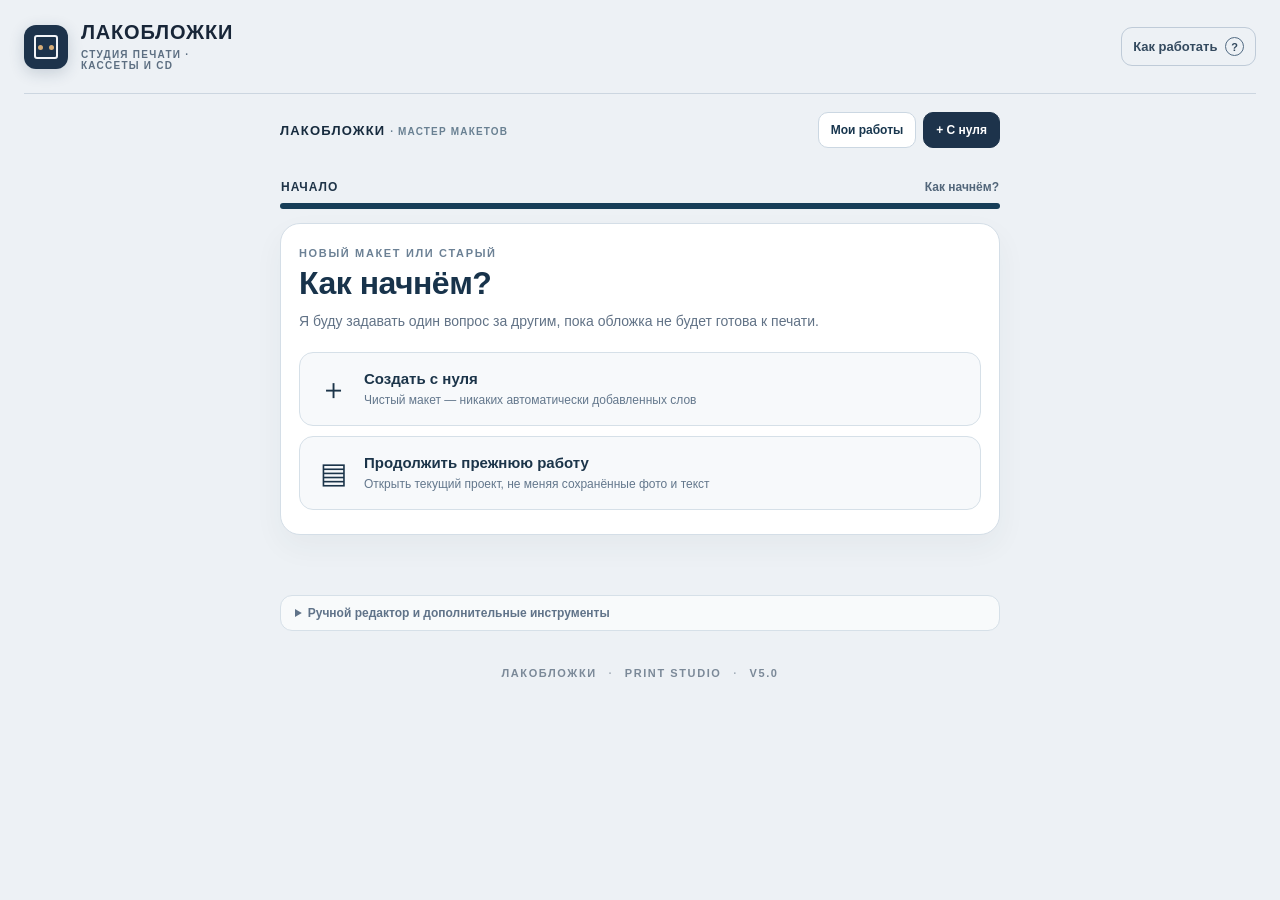
==== lacovers/index.html @ b2c6c38a "Lacovers v5: step-by-step print wizard, optional text, safe image fit without cropping" ====
<!doctype html>
<html lang="ru">
<head>
<meta charset="utf-8">
<meta name="viewport" content="width=device-width,initial-scale=1,viewport-fit=cover">
<meta name="theme-color" content="#182434">
<meta name="apple-mobile-web-app-capable" content="yes">
<meta name="apple-mobile-web-app-status-bar-style" content="default">
<meta name="apple-mobile-web-app-title" content="ЛакОбложки">
<meta name="description" content="Профессиональный редактор и точная печать обложек аудиокассет и компакт-дисков.">
<link rel="manifest" href="manifest.webmanifest"><link rel="icon" href="icon.png"><link rel="apple-touch-icon" href="icon.png">
<title>ЛакОбложки — студия печати</title>
<link rel="stylesheet" href="styles.css?v=5.0.0"><script defer src="app.js?v=5.0.0"></script>
</head>
<body>
<div class="shell">
<header class="topbar">
  <div class="brand"><div class="brand-mark" aria-hidden="true"><span></span><span></span></div><div><div class="brand-title">ЛАКОБЛОЖКИ</div><div class="brand-caption">СТУДИЯ ПЕЧАТИ · КАССЕТЫ И CD</div></div></div>
  <button id="helpBtn" type="button" class="help-button" aria-label="Помощь">Как работать <span>?</span></button>
</header>
<main>
<section id="wizardRoot" class="wiz-root" aria-label="Пошаговый мастер обложек">
 <div class="wiz-toolbar"><div class="wiz-label">ЛАКОБЛОЖКИ <span>· МАСТЕР МАКЕТОВ</span></div><div class="wiz-tools"><button type="button" id="wizardProjects" class="wiz-link" aria-expanded="false">Мои работы</button><button type="button" id="wizardNew" class="wiz-new">+ С нуля</button></div></div>
 <div id="wizardProjectArea" class="wiz-project-area" hidden></div>
 <div class="wiz-progress-top"><span id="wizardCounter">ШАГ 1</span><span id="wizardProgressTitle">Выберите носитель</span></div>
 <div id="wizardProgress" class="wiz-progress" aria-label="Прогресс оформления"></div>
 <div class="wiz-card"><div id="wizardContent" aria-live="polite"></div></div>
 <div class="wiz-nav"><button type="button" id="wizardBack" class="wiz-back">← Назад</button><button type="button" id="wizardNext" class="wiz-next">Продолжить →</button></div>
 <div id="wizardFeedback" class="wiz-feedback" aria-live="polite"></div>
 <details class="wiz-more"><summary>Ручной редактор и дополнительные инструменты</summary><p>Нужен тонкий контроль шрифтов, расположения и эффекта? Открой ручной редактор. Проект и фотографии останутся теми же.</p><button type="button" id="wizardAdvanced" class="wiz-link">Открыть ручной редактор →</button></details>
</section>
<div class="wiz-legacy-return"><button type="button" id="wizardReturn" class="wiz-link">← Вернуться к пошаговому мастеру</button><div id="wizardLegacyProjectHost"></div></div>

<section class="project-row" aria-label="Проекты">
 <div class="project-row-top"><label class="field-title" for="projectSelect">Текущий проект</label><span class="autosave-note"><span class="save-indicator"></span>Автосохранение</span></div>
 <div class="project-actions"><select id="projectSelect" aria-label="Мои проекты"></select><button id="newBtn" class="small-square project-new" type="button" title="Создать новый проект">+ <span>Новый</span></button></div>
 <details class="project-actions-more"><summary>Управление проектами</summary><div class="project-tool-row"><button id="duplicateBtn" type="button">Сделать копию</button><button id="deleteBtn" type="button" class="danger">Удалить проект</button></div></details>
</section>

<nav class="workflow" aria-label="Этапы оформления">
 <button type="button" class="step-tab active" data-step="format" aria-current="step"><span class="step-number">1</span><span>Формат</span></button>
 <button type="button" class="step-tab" data-step="design"><span class="step-number">2</span><span>Дизайн</span></button>
 <button type="button" class="step-tab" data-step="review"><span class="step-number">3</span><span>Проверка</span></button>
 <button type="button" class="step-tab" data-step="print"><span class="step-number">4</span><span>Печать</span></button>
</nav>

<section class="work-step" data-step-panel="format">
 <div class="step-heading"><div><div class="eyebrow">ШАГ 1 ИЗ 4</div><h1>Что будем оформлять?</h1><p>Выбери тип коробки. Размеры и размещение на A4 рассчитываются автоматически.</p></div></div>
 <div class="format-grid" id="formatGrid">
  <div class="format-group-title">Аудиокассеты</div>
  <button class="format-btn active" type="button" data-mode="cassette"><span class="format-symbol tape-symbol" aria-hidden="true">▣</span><span class="format-copy"><b>Стандартная кассета</b><small>J-вкладыш · 103,2 × 101,6 мм</small></span><span class="format-tick">✓</span></button>
  <button class="format-btn" type="button" data-mode="cassetteXL"><span class="format-symbol tape-symbol" aria-hidden="true">▤</span><span class="format-copy"><b>Кассета с разворотом</b><small>Дополнительная внутренняя панель</small></span><span class="format-tick">✓</span></button>
  <div class="format-group-title">Компакт-диски · Jewel Case</div>
  <button class="format-btn" type="button" data-mode="cdSet"><span class="format-symbol" aria-hidden="true">◉</span><span class="format-copy"><b>Полный комплект CD</b><small>Передняя, задняя и два корешка</small></span><span class="format-tick">✓</span></button>
  <button class="format-btn" type="button" data-mode="cdFront"><span class="format-symbol" aria-hidden="true">□</span><span class="format-copy"><b>Передняя обложка CD</b><small>Квадрат · 120 × 120 мм</small></span><span class="format-tick">✓</span></button>
  <button class="format-btn" type="button" data-mode="cdBack"><span class="format-symbol" aria-hidden="true">▥</span><span class="format-copy"><b>Задняя обложка CD</b><small>150 × 118 мм с корешками</small></span><span class="format-tick">✓</span></button>
  <button class="format-btn" type="button" data-mode="booklet"><span class="format-symbol" aria-hidden="true">▣</span><span class="format-copy"><b>Разворот буклета CD</b><small>Две панели · 240 × 120 мм</small></span><span class="format-tick">✓</span></button>
 </div>
 <div class="selection-summary"><span class="eyebrow">ВЫБРАНО</span><strong id="selectedFormatName">Стандартная кассета</strong><span id="selectedFormatDetail">Размеры будут выставлены автоматически.</span></div>
 <button type="button" class="primary step-forward" data-goto="design">Далее — оформить обложку <span aria-hidden="true">→</span></button>
</section>

<section class="work-step" data-step-panel="design" hidden>
 <div class="step-heading"><div><div class="eyebrow">ШАГ 2 ИЗ 4</div><h1>Оформление</h1><p>Фотографии, подписи и оформление добавляются только по вашему выбору.</p></div></div>
 <div class="design-layout">
  <aside class="art-preview-card"><div class="art-preview-header"><strong>Обложка</strong><span id="quickPreviewCaption">Лицевая сторона</span></div><div class="art-preview-surface"><canvas id="quickPreview" aria-label="Крупный предпросмотр обложки"></canvas></div><div class="art-preview-help">Изменения сразу видны на макете.</div><button type="button" class="preview-jump" data-goto="review">Посмотреть лист A4 →</button></aside>
  <div class="design-controls">
  <section class="control-group" aria-labelledby="photoSectionTitle"><div class="card-head"><span class="card-index">01</span><div><h2 id="photoSectionTitle">Фотография</h2><p>Добавь изображение с iPhone</p></div></div>
   <label class="field-title" for="panelSelect">Для какой стороны?</label><select id="panelSelect"><option value="front">Передняя</option><option value="back">Задняя</option><option value="inside">Внутренняя</option></select>
   <div class="upload-zone"><input id="imageInput" type="file" accept="image/*" aria-label="Загрузить фотографию"><label for="imageInput"><span class="upload-glyph" aria-hidden="true">＋</span><b>Выбрать фотографию</b><small>Из «Фото» или «Файлы»</small></label><button class="remove-photo" id="removePhoto" type="button">Удалить фотографию</button></div>
   <details class="fold"><summary>Настроить положение и цвет фото <span class="summary-caret">⌄</span></summary><div class="fold-content">
    <label class="field-title" for="fitSelect">Размещение фотографии</label><select id="fitSelect"><option value="contain-blur">Целиком, мягкий фон</option><option value="contain-solid">Целиком, однотонный фон</option><option value="cover">Заполнить с обрезкой</option></select>
    <label class="field-title" for="zoom">Масштаб</label><input type="range" id="zoom" min="1" max="2.5" step="0.05" value="1">
    <div class="two-columns"><div><label class="field-title" for="photoPositionX">Сдвиг влево / вправо</label><input type="range" id="photoPositionX" min="-100" max="100" step="5" value="0"></div><div><label class="field-title" for="photoPosition">Сдвиг вверх / вниз</label><input type="range" id="photoPosition" min="-100" max="100" step="5" value="0"></div></div>
    <div class="photo-edit-tools"><button type="button" id="rotatePhoto" class="tool-btn">↻ Повернуть 90°</button><button type="button" id="flipPhoto" class="tool-btn" aria-pressed="false">⇋ Зеркально</button><button type="button" id="resetPhoto" class="tool-btn">Сбросить</button></div>
    <div class="two-columns"><div><label class="field-title" for="brightness">Яркость</label><input type="range" id="brightness" min="50" max="150" step="5" value="100"></div><div><label class="field-title" for="contrast">Контраст</label><input type="range" id="contrast" min="50" max="150" step="5" value="100"></div></div><p id="photoToolStatus" class="control-hint">Положение сохраняется отдельно для каждой стороны.</p>
   </div></details>
  </section>
  <section class="control-group" aria-labelledby="titleSection"><div class="card-head"><span class="card-index">02</span><div><h2 id="titleSection">Надписи</h2><p>Название альбома и исполнитель</p></div></div>
   <label class="field-title" for="projectTitle">Исполнитель / группа</label><input id="projectTitle" maxlength="90" placeholder="Например: Моя группа">
   <label class="field-title" for="albumTitle">Название альбома</label><input id="albumTitle" maxlength="110" placeholder="Например: Первый альбом">
   <div class="two-columns"><div><label class="field-title" for="year">Год</label><input id="year" maxlength="30" placeholder="2026"></div><div><label class="field-title" for="edition">Дополнительная надпись</label><input id="edition" maxlength="70" placeholder="Special Edition"></div></div>
  </section>
  <section class="control-group" aria-labelledby="styleSection"><div class="card-head"><span class="card-index">03</span><div><h2 id="styleSection">Внешний вид</h2><p>Выбери готовое оформление</p></div></div>
   <div class="style-swatches" id="styleSwatches" aria-label="Готовые оформления"></div>
   <button type="button" id="randomStyle" class="tool-btn random-style">Другой вариант дизайна ↻</button>
   <details class="fold"><summary>Шрифты, цвета и расположение <span class="summary-caret">⌄</span></summary><div class="fold-content">
    <div class="two-columns"><div><label class="field-title" for="fontSelect">Шрифт</label><select id="fontSelect"><option value="heavy">Крупный</option><option value="classic">Стандартный</option><option value="serif">Классический</option><option value="mono">Моноширинный</option><option value="script">Курсив</option></select></div><div><label class="field-title" for="accentColor">Цвет акцента</label><input id="accentColor" type="color" value="#4b6b88" aria-label="Цвет акцента"></div></div>
    <div class="two-columns"><div><label class="field-title" for="titlePos">Положение названия</label><input type="range" id="titlePos" min="5" max="85" value="69"></div><div><label class="field-title" for="titleScale">Размер названия</label><input type="range" id="titleScale" min="60" max="160" value="100"></div></div>
   </div></details>
  </section>
  <section class="control-group" aria-labelledby="trackSection"><div class="card-head"><span class="card-index">04</span><div><h2 id="trackSection">Песни и информация</h2><p>Для задней и внутренней сторон</p></div></div>
   <label class="field-title" for="tracks">Песни, каждая с новой строки</label><textarea id="tracks" rows="5" placeholder="Первая песня&#10;Вторая песня"></textarea>
   <button type="button" id="numberTracks" class="tool-btn full-width">Пронумеровать песни: 01, 02, 03…</button>
   <details class="fold"><summary>Авторы, примечания, благодарности <span class="summary-caret">⌄</span></summary><div class="fold-content"><label class="field-title" for="notes">Текст внутри вкладыша</label><textarea id="notes" rows="3" placeholder="Авторы, благодарности, комментарии…"></textarea></div></details>
  </section>
  <button type="button" class="primary step-forward" data-goto="review">Далее — проверить макет <span aria-hidden="true">→</span></button>
  </div>
 </div>
</section>

<section class="work-step" data-step-panel="review" hidden>
 <div class="step-heading"><div><div class="eyebrow">ШАГ 3 ИЗ 4</div><h1>Проверь макет</h1><p>Так обложки будут расположены на листе A4. Линии помогут вырезать и согнуть.</p></div></div>
 <section class="preview-section"><div class="preview-topline"><strong>Лист для печати</strong><button id="infoSize" class="hint" type="button">Размеры и помощь ⓘ</button></div><div class="preview-frame"><div class="page-box"><canvas id="preview" aria-label="Расположение вкладышей на листе A4"></canvas></div></div><div class="preview-meta"><span id="previewCaption">A4 · точный масштаб в PDF</span><span class="live-dot">Макет рассчитан</span></div><button id="previewReverse" class="reverse-preview" type="button" hidden>Показать изнанку</button><div class="panel-legend" id="panelLegend"></div></section>
 <div class="review-note"><b>Проверка перед печатью</b><p>Убедись, что все фото и надписи находятся на своих местах. На следующем шаге программа создаст PDF с реальными размерами.</p><button type="button" class="text-link" data-goto="design">← Вернуться к оформлению</button></div>
 <button type="button" class="primary step-forward" data-goto="print">Далее — подготовить печать <span aria-hidden="true">→</span></button>
</section>

<section class="work-step" data-step-panel="print" hidden>
 <div class="step-heading"><div><div class="eyebrow">ШАГ 4 ИЗ 4</div><h1>Печать</h1><p>Укажи количество. Программа создаст готовый PDF формата A4.</p></div></div>
 <div class="print-overview"><span class="eyebrow">ГОТОВ К ПЕЧАТИ</span><strong id="printFormatName">Кассета</strong><span id="printFormatDims">Масштаб 1:1 · A4</span></div>
 <section class="control-group"><div class="card-head"><span class="card-index">01</span><div><h2>Настройки печати</h2><p>Основные параметры</p></div></div>
  <div class="two-columns print-controls"><div><label class="field-title" for="copies">Количество комплектов</label><select id="copies"><option value="1">1 комплект</option><option value="2">2 комплекта</option><option value="4">4 комплекта</option><option value="6">6 комплектов</option></select></div><div><label class="field-title" for="quality">Качество PDF</label><select id="quality"><option value="300">Высокое · 300 DPI</option><option value="200">Компактный · 200 DPI</option></select></div></div>
  <label class="switchline"><input type="checkbox" id="bw"><span><b>Чёрно-белая печать</b><small>Если выключено — цветная</small></span></label>
  <details class="fold"><summary>Дополнительные настройки печати <span class="summary-caret">⌄</span></summary><div class="fold-content">
    <label class="switchline"><input type="checkbox" id="guides" checked><span>Линии разреза и сгиба</span></label>
    <label class="switchline"><input type="checkbox" id="calibration" checked><span>Контрольная линейка 50 мм</span></label>
    <label id="duplexOption" class="switchline" hidden><input type="checkbox" id="cassetteDuplex"><span><b>Печать обеих сторон кассеты</b><small>Передняя и внутренняя на отдельных сторонах листа. Перед использованием сделай пробную печать.</small></span></label>
  </div></details>
 </section>
 <section class="print-section"><button id="exportBtn" class="primary" type="button">Создать PDF для печати <span aria-hidden="true">↗</span></button><button id="shareBtn" class="secondary" type="button">Отправить на принтер / поделиться</button><div id="status" role="status" aria-live="polite"></div>
 <details class="fold export-extras"><summary>Другие способы экспорта и проверки <span class="summary-caret">⌄</span></summary><div class="fold-content"><button id="pngBtn" class="secondary" type="button">Сохранить PNG (лист A4)</button><button id="proofBtn" class="secondary" type="button">Пробный лист 100 × 100 мм</button></div></details>
 <div class="print-advice"><b>Важно для точного размера</b><p>В настройках принтера выбери <strong>100% / фактический размер</strong>, а не «подогнать под страницу». Один раз распечатай пробный лист и проверь его линейкой. iPhone и принтер могут по-разному масштабировать документы.</p></div></section>
 <details class="fold archive-panel"><summary>Проекты и резервные копии <span class="summary-caret">⌄</span></summary><div class="fold-content"><p>Проекты автоматически сохраняются на этом iPhone. Сохрани отдельную копию в «Файлы» или iCloud, чтобы не потерять фотографии.</p><div class="bottom-tools"><button type="button" id="backupBtn">Сохранить этот проект</button><label for="restoreInput">Загрузить проект<input id="restoreInput" type="file" accept="application/json,.json" hidden></label><button type="button" id="backupAllBtn">Сохранить все проекты с фото</button><label for="restoreAllInput">Восстановить коллекцию<input id="restoreAllInput" type="file" accept="application/json,.json" hidden></label></div></div></details>
</section>
</main>
<footer>ЛАКОБЛОЖКИ <span>·</span> PRINT STUDIO <span>·</span> V5.0</footer>
</div>
<div id="globalToast" class="toast" role="status" aria-live="polite" hidden></div>
<div class="mobile-action" role="group" aria-label="Следующее действие"><div class="mobile-action-copy"><strong id="bottomStepTitle">Формат</strong><small id="bottomStepDetail">Выберите носитель</small></div><button type="button" id="bottomNext">Продолжить →</button></div>
<dialog id="helpDialog"><div class="dialog-inner"><button id="closeHelp" class="dialog-close" type="button" aria-label="Закрыть">✕</button><div class="eyebrow">ПОМОЩЬ</div><h2>Как сделать обложку</h2><ol><li><b>Формат.</b> Выбери аудиокассету или компакт-диск.</li><li><b>Дизайн.</b> Добавь фото, название и список песен. Оформление появится автоматически.</li><li><b>Проверка.</b> Посмотри, всё ли на своих местах на листе A4.</li><li><b>Печать.</b> Создай PDF и отправь его на принтер.</li></ol><p>Форматы: кассета 103,2 × 101,6 мм; развёрнутая кассета 168,3 × 101,6 мм; CD перед 120 × 120 мм; CD зад 150 × 118 мм; разворот CD 240 × 120 мм. Для нестандартных коробок нужна отдельная проверка размеров.</p><p><b>Точная печать:</b> выбери 100% / Actual size в настройках принтера. Для двусторонних кассет протестируй ориентацию и переплёт на обычной бумаге.</p><p><b>Проекты:</b> данные остаются на твоём устройстве; для надёжности сохраняй резервный архив вместе с фотографиями.</p><button id="okHelp" class="primary" type="button">Понятно</button></div></dialog>
</body>
</html>
---- lacovers/styles.css ----
:root{color-scheme:light;--page:#edf1f5;--surface:#fff;--ink:#182638;--sub:#596a7d;--line:#d9e1e9;--soft:#f5f7fa;--brand:#1d334b;--brand2:#334e6a;--accent:#b88950;--safe:#127354;--shadow:0 11px 35px rgba(29,48,68,.055);font-family:-apple-system,BlinkMacSystemFont,'SF Pro Text',Inter,'Segoe UI',Arial,sans-serif}
*{box-sizing:border-box}html{scroll-behavior:smooth;background:var(--page)}body{margin:0;background:var(--page);color:var(--ink);font-size:15px;-webkit-font-smoothing:antialiased}button,select,input,textarea{font:inherit}button{cursor:pointer;-webkit-tap-highlight-color:transparent}button:disabled{opacity:.6;cursor:progress}button:focus-visible,summary:focus-visible,input:focus-visible,select:focus-visible,textarea:focus-visible{outline:3px solid #84abc9;outline-offset:2px}a{color:#274f76}[hidden]{display:none!important}
.shell{max-width:1100px;margin:auto;padding:0 24px 105px}.topbar{min-height:94px;display:flex;justify-content:space-between;align-items:center;border-bottom:1px solid #ccd6e0;gap:16px}.brand{display:flex;align-items:center;gap:13px}.brand-mark{display:flex;align-items:center;justify-content:center;position:relative;flex:0 0 44px;height:44px;background:var(--brand);border-radius:12px;box-shadow:0 4px 15px #213b5530}.brand-mark:before{content:'';position:absolute;inset:10px;border:2px solid #f2f4f7;border-radius:3px}.brand-mark span{position:absolute;background:#d6ad78;height:5px;width:5px;border-radius:50%;top:20px}.brand-mark span:first-child{left:14px}.brand-mark span:last-child{right:14px}.brand-title{font-size:20px;letter-spacing:.8px;font-weight:850;line-height:1.05}.brand-caption{font-size:10px;font-weight:700;letter-spacing:1.25px;color:#5c6e81;margin-top:6px}.help-button{background:transparent;border:1px solid #bfcbd8;border-radius:11px;color:#344a5f;padding:9px 11px;font-size:13px;font-weight:700;white-space:nowrap}.help-button span{display:inline-grid;place-items:center;border:1.5px solid #526b83;width:19px;height:19px;border-radius:50%;margin-left:4px;font-size:11px}
.project-row{margin:22px 0 20px;background:var(--surface);border:1px solid var(--line);border-radius:16px;padding:16px 20px;box-shadow:var(--shadow)}.project-row-top{display:flex;justify-content:space-between;gap:12px;margin-bottom:9px;align-items:center}.field-title{display:block;font-size:13px;line-height:1.3;color:#425469;font-weight:700;margin:0 0 8px;letter-spacing:0}.autosave-note{font-size:11px;color:#637789;display:flex;align-items:center;gap:6px;white-space:nowrap}.save-indicator{height:7px;width:7px;background:#2e9472;border-radius:50%}.project-actions{display:flex;gap:9px}.project-actions select{flex:1}.project-new{flex:0 0 auto;min-width:112px;background:var(--brand);color:#fff;border:none;border-radius:10px;padding:10px 14px;font-size:16px;font-weight:750}.project-new span{font-size:12px}.project-actions-more{margin-top:10px}.project-actions-more>summary{display:inline-flex;color:#5d7187;font-size:12px;font-weight:600;cursor:pointer;padding:5px 0}.project-tool-row{display:flex;gap:8px;padding:10px 0 0}.project-tool-row button{border:1px solid var(--line);background:var(--soft);padding:10px 14px;border-radius:10px;font-size:12px;font-weight:650;color:#344a60}.project-tool-row .danger{color:#ac3b3b;border-color:#efcece;background:#fff9f8}
.workflow{display:grid;grid-template-columns:repeat(4,minmax(0,1fr));border:1px solid #d4dce5;background:#fff;padding:5px;border-radius:15px;gap:4px;position:sticky;top:0;z-index:15;box-shadow:0 3px 18px #263f5514}.step-tab{min-width:0;display:flex;align-items:center;justify-content:center;gap:8px;padding:13px 8px;border-radius:10px;background:transparent;border:0;color:#5b6d80;font-size:13px;font-weight:700;white-space:nowrap}.step-number{display:grid;place-items:center;flex-shrink:0;width:22px;height:22px;border-radius:50%;background:#e7edf2;color:#587087;font-size:11px;font-weight:800}.step-tab.active{background:var(--brand);color:white}.step-tab.active .step-number{background:#f0f4f9;color:var(--brand)}.step-tab[aria-current="step"]{box-shadow:0 4px 12px #1d324729}
.work-step{padding:26px 0 0;animation:enter .2s ease-out}@keyframes enter{from{opacity:.6;transform:translateY(6px)}to{opacity:1;transform:none}}.step-heading{margin-bottom:22px}.eyebrow{display:block;font-size:10px;color:#728295;letter-spacing:1.8px;font-weight:850}.step-heading h1{font-size:clamp(25px,4.5vw,36px);margin:8px 0 7px;line-height:1.17;letter-spacing:-.75px;font-weight:800}.step-heading p{font-size:14px;line-height:1.55;color:#5b6d80;margin:0;max-width:710px}
.format-grid{display:grid;grid-template-columns:repeat(2,minmax(0,1fr));gap:12px}.format-group-title{grid-column:1/-1;font-size:12px;letter-spacing:1.2px;text-transform:uppercase;font-weight:850;color:#53677d;margin:12px 0 0}.format-btn{display:flex;gap:15px;align-items:center;min-height:97px;padding:17px;background:#fff;border:1.5px solid var(--line);border-radius:14px;color:var(--ink);text-align:left;position:relative;box-shadow:0 4px 12px #2139510a}.format-btn.active{border-color:#3d5f7e;background:#f6faff;box-shadow:inset 0 0 0 .5px #3d5f7e,0 3px 9px #32597a13}.format-symbol{display:grid;place-items:center;flex:0 0 46px;height:48px;border-radius:10px;font-size:27px;background:#eaf0f6;color:#3b536d;font-family:Arial,sans-serif}.format-btn.active .format-symbol{background:#dbe8f2;color:#213c5a}.format-copy{display:flex;flex-direction:column;gap:5px;min-width:0}.format-copy b{font-size:15px;font-weight:800;line-height:1.25}.format-copy small{font-size:12px;color:#697a8b;line-height:1.4}.format-tick{position:absolute;right:10px;top:11px;border-radius:50%;background:#285e80;color:#fff;font-size:11px;width:19px;height:19px;display:none;place-items:center}.format-btn.active .format-tick{display:grid}.selection-summary{display:grid;grid-template-columns:120px minmax(0,1fr);gap:5px 14px;align-items:center;margin:20px 0 15px;padding:16px 19px;background:#dfe7ee;border:1px solid #ccd8e2;border-radius:12px}.selection-summary>.eyebrow{grid-row:span 2}.selection-summary strong{font-size:15px}.selection-summary span:last-child{color:#607386;font-size:12px}
.primary,.secondary{border-radius:12px;min-height:52px;padding:14px 18px;font-size:14px;font-weight:800}.primary{background:var(--brand);border:1px solid var(--brand);color:white;box-shadow:0 7px 15px #243f5926;transition:background .12s}.primary:hover{background:#294461}.primary span{margin-left:10px}.secondary{background:#fff;border:1px solid #bccad8;color:var(--brand)}.step-forward{display:flex;align-items:center;justify-content:center;width:100%;margin-top:14px}
.design-layout{display:grid;grid-template-columns:minmax(280px,.8fr) minmax(0,1.2fr);gap:18px;align-items:start}.art-preview-card{position:sticky;top:78px;background:#fff;border:1px solid var(--line);padding:18px;border-radius:16px;box-shadow:var(--shadow)}.art-preview-header{display:flex;align-items:baseline;justify-content:space-between;gap:10px;padding-bottom:12px}.art-preview-header strong{font-size:16px}.art-preview-header span{font-size:12px;color:#667a8a}.art-preview-surface{display:flex;justify-content:center;align-items:center;min-height:315px;padding:19px;background:repeating-linear-gradient(45deg,#e8ecf0 0px,#e8ecf0 8px,#f4f6f9 8px,#f4f6f9 16px);border-radius:10px;overflow:hidden}.art-preview-surface canvas{display:block;width:auto;height:auto;max-width:100%;max-height:380px;box-shadow:0 12px 30px #16283a44}.art-preview-help{font-size:12px;color:#687a8d;margin:12px 0}.preview-jump{border:0;background:none;padding:6px 0 0;color:#315e83;font-weight:750;font-size:13px}.design-controls{display:flex;flex-direction:column;gap:14px}.control-group{background:#fff;border:1px solid var(--line);border-radius:15px;padding:20px 20px 23px;box-shadow:var(--shadow)}.card-head{display:flex;align-items:center;gap:12px;margin:0 0 20px}.card-index{display:grid;place-items:center;flex:0 0 33px;height:33px;background:#e9edf2;color:#355169;border-radius:9px;font-size:11px;font-weight:850}.card-head h2{font-size:18px;line-height:1.2;margin:0 0 3px;font-weight:800}.card-head p{font-size:12px;color:#728193;margin:0}.control-group .field-title:not(:first-child){margin-top:17px}
input:not([type=checkbox]):not([type=range]):not([type=color]):not([type=file]),textarea,select{min-width:0;width:100%;min-height:47px;border-radius:10px;border:1px solid #bfcbd6;background:#fff;color:#1c2d40;padding:12px 13px;outline:none}select{padding-right:27px}textarea{min-height:110px;resize:vertical;line-height:1.48}input[type=color]{height:47px;width:100%;padding:4px;border:1px solid #bfcbd6;border-radius:10px;background:#fff;cursor:pointer}input[type=range]{display:block;width:100%;min-height:35px;background:transparent;accent-color:#2e5a7c}input[type=checkbox]{accent-color:#245b7c;flex:0 0 20px;width:20px;height:20px}.two-columns{display:grid;grid-template-columns:repeat(2,minmax(0,1fr));gap:12px;align-items:end}.two-columns .field-title{margin-top:15px}
.upload-zone{border:1.5px dashed #afc2d1;border-radius:12px;padding:10px;margin-top:12px;background:#f6f9fc;text-align:center}.upload-zone input{position:absolute;opacity:0;width:1px;height:1px}.upload-zone>label{display:flex;flex-direction:column;align-items:center;gap:5px;padding:15px 8px;cursor:pointer;color:#213e5b}.upload-glyph{display:grid;place-items:center;height:33px;width:33px;border:2px solid #345c7c;border-radius:9px;font-size:21px;font-weight:400;margin-bottom:3px}.upload-zone b{font-size:14px}.upload-zone small{color:#637b8d;font-size:12px}.remove-photo{border:0;background:transparent;color:#9c3d3d;padding:7px 12px;font-size:12px;font-weight:650}.fold{margin-top:17px;border:1px solid #dae2e9;background:#f9fafc;border-radius:11px}.fold>summary{position:relative;padding:15px 37px 15px 15px;list-style:none;color:#2e4960;font-size:13px;font-weight:740;cursor:pointer}.fold>summary::-webkit-details-marker{display:none}.summary-caret{position:absolute;right:15px;top:13px;font-size:18px;color:#677d8d;transition:transform .15s}details[open]>.summary-caret{transform:rotate(180deg)}details[open]>summary .summary-caret{transform:rotate(180deg)}.fold-content{border-top:1px solid var(--line);padding:14px 15px 17px}.fold-content .field-title:not(:first-child){margin-top:15px}.tool-btn{display:inline-flex;align-items:center;justify-content:center;background:#f1f5f8;border:1px solid #ced9e2;border-radius:9px;padding:10px 12px;color:#31506c;font-size:12px;font-weight:740;min-height:42px}.tool-btn.full-width{width:100%;margin-top:10px}.random-style{margin-top:12px;width:100%;border:1px solid #c8d7e4}.photo-edit-tools{display:flex;flex-wrap:wrap;gap:7px;margin:12px 0}.photo-edit-tools .tool-btn{flex:1 1 110px}.control-hint{font-size:12px;color:#647b8d;line-height:1.5}.style-swatches{display:flex;gap:10px;overflow-x:auto;padding:4px 2px 13px;scrollbar-width:thin}.swatch{display:grid;place-items:end center;position:relative;flex:0 0 78px;width:78px;height:88px;border:3px solid transparent;border-radius:11px;padding:5px;box-shadow:0 3px 10px #13253921}.swatch.selected{border-color:#224d6f;box-shadow:0 0 0 1px white inset}.swatch b{display:block;width:100%;background:#142331a6;border-radius:5px;padding:5px 2px;text-align:center;color:#fff;font-size:9px;overflow:hidden;text-overflow:ellipsis;white-space:nowrap;letter-spacing:.35px}.switchline{display:flex;align-items:center;gap:12px;font-size:14px;border-bottom:1px solid #e3e8ee;padding:12px 0;cursor:pointer}.switchline span{display:flex;flex-direction:column;gap:3px}.switchline b{font-size:14px}.switchline small{font-size:11px;color:#6b7f90;line-height:1.35}
.preview-section{background:#fff;border:1px solid var(--line);border-radius:16px;padding:22px;box-shadow:var(--shadow)}.preview-topline{display:flex;align-items:center;justify-content:space-between;gap:10px;margin-bottom:15px}.preview-topline strong{font-size:15px}.hint{border:none;background:transparent;color:#416b8b;font-size:12px;font-weight:650;padding:5px}.preview-frame{background:#e8eef2;border:1px solid #d8e1e8;border-radius:12px;display:flex;align-items:center;justify-content:center;min-height:260px;padding:22px 15px}.page-box{width:100%;display:flex;align-items:center;justify-content:center}.page-box canvas{display:block;width:auto;height:auto;max-width:100%;max-height:580px;box-shadow:0 10px 25px #253a4f3d;background:#fff}.preview-meta{display:flex;justify-content:space-between;gap:10px;margin-top:13px;color:#617384;font-size:12px}.live-dot{color:#23735c;font-weight:750}.reverse-preview{display:block;width:100%;padding:12px 14px;margin:13px 0 0;background:#eff4f8;border:1px solid #bdd0dc;border-radius:10px;color:#2b597a;font-size:13px;font-weight:750}.panel-legend{display:flex;flex-wrap:wrap;gap:6px;margin-top:12px}.panel-legend span{border:1px solid #d6e0e9;background:#f7f9fc;border-radius:8px;color:#526980;padding:7px 10px;font-size:11px}.review-note{padding:20px;margin:15px 0 0;background:#e6edf3;border:1px solid #d5e0ea;border-radius:13px}.review-note b{font-size:14px}.review-note p{font-size:13px;color:#51677c;line-height:1.55}.text-link{background:transparent;border:0;padding:5px 0;color:#2b5d82;font-size:13px;font-weight:780}
.print-overview{display:flex;flex-direction:column;gap:6px;background:var(--brand);color:#fff;border-radius:15px;padding:23px;margin-bottom:15px}.print-overview .eyebrow{color:#b7c4d4}.print-overview strong{font-size:20px}.print-overview span:last-child{font-size:13px;color:#d5e1ec}.print-section{max-width:800px;margin:auto}.print-section>.primary,.print-section>.secondary{width:100%;display:block;margin:11px 0 0}.print-section>.primary{font-size:16px;min-height:60px}.print-section .export-extras{margin-top:17px}.export-extras .secondary{display:block;width:100%;margin-bottom:10px}.print-advice{padding:16px 18px;margin-top:17px;border-left:4px solid var(--accent);background:#fff9ef;color:#443825;border-radius:8px}.print-advice b{font-size:13px}.print-advice p{font-size:12px;line-height:1.6;margin:7px 0 0;color:#5a4f41}.archive-panel{margin-top:25px}.archive-panel p{font-size:12px;line-height:1.5;color:#5e7183}.bottom-tools{display:grid;grid-template-columns:1fr 1fr;gap:9px}.bottom-tools button,.bottom-tools label{display:flex;justify-content:center;align-items:center;text-align:center;background:#fff;border:1px solid #becbd6;border-radius:9px;color:#2b526f;padding:12px 8px;min-height:48px;font-size:12px;font-weight:750;cursor:pointer}#status{font-size:12px;min-height:20px;color:#226e55;margin:15px 0 0;line-height:1.5}#status.error{color:#a73535}footer{text-align:center;font-size:11px;font-weight:700;letter-spacing:1.6px;color:#7b8998;margin-top:36px}footer span{padding:0 7px;color:#a5b0bb}
.mobile-action{position:fixed;bottom:0;left:0;right:0;background:#fff;border-top:1px solid #d0dce5;padding:11px max(17px,env(safe-area-inset-right)) calc(12px + env(safe-area-inset-bottom)) max(17px,env(safe-area-inset-left));z-index:20;display:flex;justify-content:space-between;align-items:center;gap:13px;box-shadow:0 -9px 25px #1d34471a}.mobile-action-copy{display:flex;flex-direction:column;gap:4px;min-width:0;flex:1}.mobile-action-copy strong{font-size:13px;color:#253b52;white-space:nowrap;overflow:hidden;text-overflow:ellipsis}.mobile-action-copy small{font-size:11px;color:#6e8092;white-space:nowrap;overflow:hidden;text-overflow:ellipsis}.mobile-action button{background:var(--brand);color:#fff;border:0;border-radius:10px;padding:12px 17px;font-size:13px;font-weight:790;white-space:nowrap;min-height:45px}
dialog{width:min(550px,calc(100vw - 28px));border:1px solid #d3dce6;border-radius:17px;background:#fff;color:#1e3042;padding:0;box-shadow:0 30px 70px #172d4260}dialog::backdrop{background:#081c2baf}.dialog-inner{padding:25px}.dialog-inner h2{margin:10px 0;font-size:22px}.dialog-inner p,.dialog-inner li{font-size:13px;line-height:1.6;color:#4d6073}.dialog-inner ol{padding-left:23px}.dialog-inner .primary{display:block;width:100%;margin-top:17px}.dialog-close{float:right;background:#f0f4f8;color:#38546b;border:0;border-radius:9px;font-size:17px;width:34px;height:34px}
@media(min-width:900px){.mobile-action{left:50%;right:auto;width:min(1100px,100%);transform:translateX(-50%);border-radius:15px 15px 0 0;border:1px solid #d4dce4;border-bottom:0;padding:12px 20px}.format-grid{grid-template-columns:repeat(2,minmax(0,1fr))}.work-step{padding-top:32px}}
@media(max-width:820px){.shell{padding:0 18px 105px}.design-layout{grid-template-columns:1fr}.art-preview-card{position:static;padding:15px}.art-preview-surface{min-height:225px;padding:13px}.art-preview-surface canvas{max-height:280px}.design-controls{gap:13px}.format-grid{grid-template-columns:1fr}.step-tab{gap:6px}}
@media(max-width:480px){.shell{padding:0 14px 111px}.topbar{min-height:80px}.brand-mark{flex-basis:40px;height:40px}.brand-title{font-size:17px;letter-spacing:.35px}.brand-caption{font-size:8px;letter-spacing:.9px}.help-button{font-size:0;padding:8px;border-radius:50%;border-color:#c6d4df}.help-button span{font-size:12px;width:22px;height:22px;margin:0}.project-row{margin:16px 0;padding:14px}.project-new{min-width:94px;padding:10px}.workflow{padding:4px}.step-tab{flex-direction:column;gap:4px;padding:8px 2px;font-size:11px}.step-number{height:20px;width:20px;font-size:10px}.work-step{padding-top:20px}.step-heading{margin-bottom:16px}.step-heading h1{font-size:27px}.step-heading p{font-size:13px}.format-btn{min-height:82px;padding:13px}.format-symbol{flex-basis:42px;width:42px;height:44px}.format-copy b{font-size:14px}.format-copy small{font-size:11px}.format-group-title{margin-top:7px;font-size:11px}.selection-summary{grid-template-columns:1fr;gap:6px;padding:13px}.selection-summary>.eyebrow{grid-row:auto}.control-group{padding:16px}.card-head{margin-bottom:16px}.card-head h2{font-size:16px}.two-columns{gap:9px}.preview-section{padding:12px}.preview-frame{padding:15px 11px}.preview-meta{font-size:10px}.art-preview-surface{min-height:190px}.art-preview-surface canvas{max-height:270px}.mobile-action-copy strong{font-size:12px}.mobile-action button{font-size:12px;padding:12px 13px}.bottom-tools{grid-template-columns:1fr}.project-tool-row button{flex:1}}
@media(max-width:355px){.brand-caption{max-width:170px;overflow:hidden}.step-tab{font-size:10px}.two-columns{grid-template-columns:1fr}}
@media(prefers-reduced-motion:reduce){*,*:before,*:after{scroll-behavior:auto!important;animation:none!important;transition:none!important}}
@media print{body{background:white}.shell,.mobile-action{display:none}}

.toast{position:fixed;left:50%;bottom:calc(84px + env(safe-area-inset-bottom));transform:translateX(-50%);width:min(calc(100% - 32px),550px);background:#e8f4ee;border:1px solid #aacdbb;border-radius:10px;padding:12px 15px;z-index:26;box-shadow:0 6px 24px #1a324522;color:#225b44;font-size:12px;font-weight:700;line-height:1.45}.toast.error{background:#fff1ee;border-color:#e5b2aa;color:#89372b}.toast[hidden]{display:none!important}
/* Contain long design palettes inside the screen rather than widening the page. */
html,body{max-width:100%;overflow-x:hidden}
.shell,.work-step,.design-layout,.design-controls,.control-group,.art-preview-card,.art-preview-surface{min-width:0;max-width:100%}
.design-layout{grid-template-columns:minmax(0,.8fr) minmax(0,1.2fr)}
.design-controls{width:100%}.style-swatches{width:100%;max-width:100%;min-width:0;overflow-x:auto;overscroll-behavior-x:contain;-webkit-overflow-scrolling:touch}
@media(max-width:820px){.design-layout{grid-template-columns:minmax(0,1fr)}}

/* v5 guided flow: one choice at a time; the powerful v4 editor remains available on demand. */
body:not(.advanced-open) .shell>main>.workflow, body:not(.advanced-open) .shell>main>.work-step{display:none!important}
body.advanced-open #wizardRoot{display:none!important}
.wiz-legacy-return{display:none}
body.advanced-open .wiz-legacy-return{display:block;margin:16px 0}
body.advanced-open .mobile-action{display:flex}
body:not(.advanced-open) .mobile-action{display:none!important}
body.advanced-open .project-row{display:block}
.wiz-project-area[hidden]{display:none!important}
.wiz-project-area .project-row{margin:10px 0 0}
.wiz-root{max-width:720px;margin:0 auto 36px;color:var(--ink)}
.wiz-toolbar{display:flex;align-items:center;justify-content:space-between;gap:10px;padding:18px 0 12px}
.wiz-label{font-size:13px;font-weight:900;letter-spacing:.09em;color:#172b3e}.wiz-label span{font-size:10px;color:#698092;white-space:nowrap}
.wiz-tools{display:flex;gap:7px;align-items:center}.wiz-link,.wiz-new{border:1px solid #cbd7e2;background:white;color:#18364e;border-radius:10px;padding:10px 12px;font-size:12px;font-weight:800;white-space:nowrap}
.wiz-new{background:#1d334b;border-color:#1d334b;color:#fff}
.wiz-progress-top{display:flex;justify-content:space-between;gap:14px;margin:20px 1px 9px;color:#52667a;font-size:12px;font-weight:700}
.wiz-progress-top #wizardCounter{font-weight:900;color:#1f3448;letter-spacing:.08em}
.wiz-progress{display:flex;gap:4px;margin-bottom:14px}
.wiz-progress div{height:6px;background:#dce5ee;border-radius:15px;flex:1}
.wiz-progress div.past{background:#7d9caf}.wiz-progress div.current{background:#173e58}
.wiz-card{background:#fff;border:1px solid #d4dee7;box-shadow:0 12px 30px #20374a0c;border-radius:20px;overflow:hidden;min-height:285px}
.wiz-content{padding:23px 18px 24px}.wiz-eyebrow{font-size:11px;letter-spacing:.15em;color:#6c8195;font-weight:900;margin-bottom:6px}
.wiz-content h1{font-size:clamp(24px,6.5vw,32px);line-height:1.14;letter-spacing:-.5px;font-weight:850;margin:5px 0 10px;color:#18334b}
.wiz-content>.wiz-desc{font-size:14px;line-height:1.55;color:#617286;margin:0 0 19px}
.wiz-options{display:grid;gap:10px}.wiz-choice{width:100%;padding:16px 15px;background:#f7f9fb;border:1.5px solid #d6e0e8;border-radius:14px;display:flex;gap:12px;text-align:left;align-items:center;min-height:74px;color:#1b3449;transition:border-color .12s,background .12s}
.wiz-choice .wiz-emoji{font-size:29px;width:37px;text-align:center;flex:none;line-height:1}
.wiz-choice .wiz-choice-copy{display:flex;flex-direction:column;gap:4px;flex:1;min-width:0}.wiz-choice b{font-size:15px;line-height:1.22}.wiz-choice small{font-size:12px;color:#63778c;line-height:1.35}
.wiz-choice[aria-pressed="true"]{border-color:#1b567c;background:#eaf3f8;box-shadow:inset 0 0 0 1px #1b567c}.wiz-choice .wiz-mark{color:#21567a;font-weight:900;opacity:0}.wiz-choice[aria-pressed="true"] .wiz-mark{opacity:1}
.wiz-note{padding:12px 13px;background:#ecf3f8;border-radius:12px;color:#375a71;font-size:12px;line-height:1.55;margin:14px 0}
.wiz-nav{display:flex;gap:9px;margin-top:13px;align-items:stretch}.wiz-nav button{height:54px;border-radius:12px;font-size:15px;font-weight:850}
.wiz-back{width:34%;border:1px solid #cfdbe5;background:white;color:#24435c}.wiz-next{flex:1;background:#1e415c;border:1px solid #1e415c;color:#fff;box-shadow:0 5px 12px #183b5720}
.wiz-feedback{font-size:13px;margin:11px 3px 0;color:#a04628;min-height:18px}.wiz-more{margin:18px 0 0;padding:10px 14px;border:1px solid #d6e0e8;border-radius:12px;color:#607389;font-size:12px;background:#f8fafb}.wiz-more summary{cursor:pointer;font-weight:700}.wiz-more p{line-height:1.55}
.wiz-file-row{padding:12px;border:1px dashed #a8bdcd;background:#f5f9fc;border-radius:12px;display:flex;flex-direction:column;align-items:stretch;gap:10px;margin-top:12px}
.wiz-upload{position:relative;background:#1e415c!important;color:#fff!important;padding:16px!important;border-radius:11px;text-align:center;font-size:15px;font-weight:850;display:block;cursor:pointer}.wiz-upload input{position:absolute;opacity:0;width:1px;height:1px;left:0}
.wiz-preview-wrap{border:1px solid #dfe6ed;background:#e8edf2;border-radius:12px;padding:13px;display:flex;align-items:center;justify-content:center;max-height:410px;overflow:hidden;margin:13px 0}.wiz-preview-wrap canvas{max-width:100%;max-height:360px;width:auto;height:auto;object-fit:contain;background:#fff;box-shadow:0 4px 12px #202e3c1b}
.wiz-preview-meta{font-size:12px;color:#536b7d;margin-top:5px;text-align:center;line-height:1.45}
.wiz-choice-grid{display:grid;grid-template-columns:1fr 1fr;gap:9px}.wiz-choice-grid .wiz-choice{min-height:96px;padding:12px}.wiz-choice-grid .wiz-emoji{font-size:24px;width:24px}
.wiz-fields{display:grid;gap:10px;margin-top:14px}.wiz-fields label{font-size:12px;font-weight:750;color:#31485b;display:block}.wiz-fields input,.wiz-fields textarea,.wiz-fields select{margin-top:5px;width:100%;background:#fff;color:#182e42;border:1px solid #c8d5df;border-radius:10px;padding:12px;font-size:15px}
.wiz-suggest{display:flex;gap:6px;flex-wrap:wrap;margin-top:9px}.wiz-suggest button{background:#e9f0f5;color:#31536b;border:1px solid #cbdbe6;border-radius:22px;padding:8px 11px;font-size:12px;font-weight:700}
.wiz-mini-head{display:flex;justify-content:space-between;align-items:center;gap:8px;font-size:12px;font-weight:850;color:#35526b;margin-top:12px}.wiz-mini-head span{color:#64778a;font-weight:500}
.wiz-compact-controls{display:flex;gap:9px;flex-wrap:wrap}.wiz-compact-controls button{background:#f2f6f9;border:1px solid #cbd9e5;padding:10px 13px;border-radius:10px;color:#284a63;font-weight:750;font-size:12px}
.wiz-carddetails{margin-top:12px;border:1px solid #d9e2ea;border-radius:12px;padding:11px 13px;background:#fff}.wiz-carddetails summary{font-size:13px;font-weight:750;color:#365671;cursor:pointer}.wiz-carddetails .wiz-fields{padding-top:6px}
.wiz-primary-action{border:0;background:#1e415c;color:white;padding:16px;border-radius:12px;font-weight:900;font-size:15px;width:100%;margin:12px 0}
.wiz-export-row{display:grid;gap:9px}.wiz-export-row button{padding:15px;background:#f5f8fa;border:1px solid #d6e1e9;color:#274d69;border-radius:11px;font-weight:800;font-size:14px}
.wiz-success{padding:10px 13px;margin:8px 0;border-radius:10px;color:#15573a;background:#e9f5ee;font-size:13px}
.wiz-print-options{display:grid;grid-template-columns:repeat(2,minmax(0,1fr));gap:11px;margin:14px 0}.wiz-print-options label{font-size:12px;color:#4c6174;font-weight:800}.wiz-print-options select{margin-top:7px;background:#fff}
.wiz-checkbox{display:flex;align-items:center;gap:10px;padding:12px 0;color:#304b61;font-size:14px;font-weight:750}.wiz-checkbox input{width:20px;height:20px;flex:none}
@media(max-width:390px){.wiz-toolbar{flex-wrap:wrap}.wiz-tools{margin-left:auto}.wiz-label span{display:none}.wiz-content{padding:20px 14px}.wiz-choice-grid{grid-template-columns:1fr}.wiz-card{border-radius:16px}}
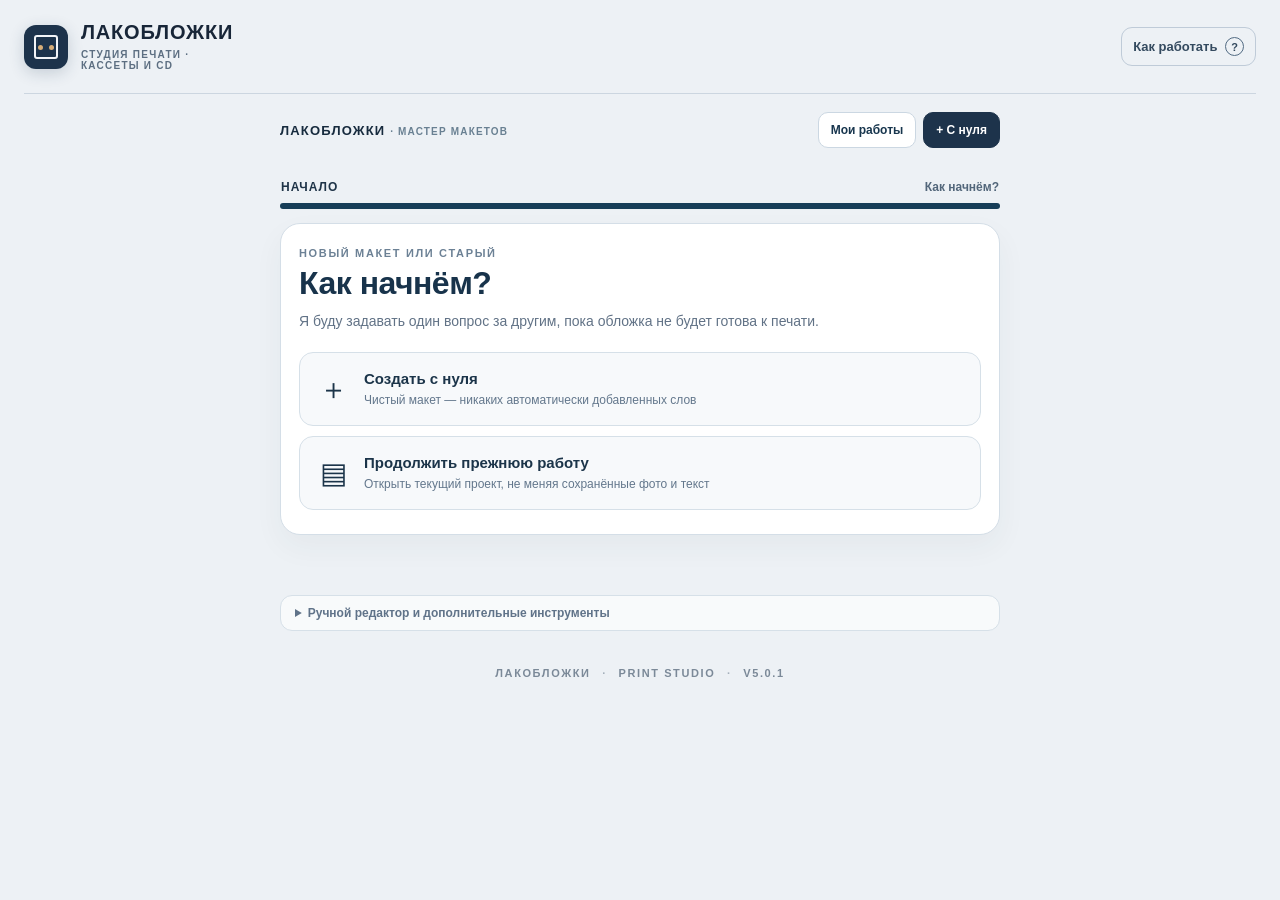
==== commit 20261db2: "Lacovers v5.0.1: preserve project selection in wizard and refresh PWA cache" ====
--- a/lacovers/index.html
+++ b/lacovers/index.html
@@ -10,7 +10,7 @@
 <meta name="description" content="Профессиональный редактор и точная печать обложек аудиокассет и компакт-дисков.">
 <link rel="manifest" href="manifest.webmanifest"><link rel="icon" href="icon.png"><link rel="apple-touch-icon" href="icon.png">
 <title>ЛакОбложки — студия печати</title>
-<link rel="stylesheet" href="styles.css?v=5.0.0"><script defer src="app.js?v=5.0.0"></script>
+<link rel="stylesheet" href="styles.css?v=5.0.1"><script defer src="app.js?v=5.0.1"></script>
 </head>
 <body>
 <div class="shell">
@@ -124,7 +124,7 @@
  <details class="fold archive-panel"><summary>Проекты и резервные копии <span class="summary-caret">⌄</span></summary><div class="fold-content"><p>Проекты автоматически сохраняются на этом iPhone. Сохрани отдельную копию в «Файлы» или iCloud, чтобы не потерять фотографии.</p><div class="bottom-tools"><button type="button" id="backupBtn">Сохранить этот проект</button><label for="restoreInput">Загрузить проект<input id="restoreInput" type="file" accept="application/json,.json" hidden></label><button type="button" id="backupAllBtn">Сохранить все проекты с фото</button><label for="restoreAllInput">Восстановить коллекцию<input id="restoreAllInput" type="file" accept="application/json,.json" hidden></label></div></div></details>
 </section>
 </main>
-<footer>ЛАКОБЛОЖКИ <span>·</span> PRINT STUDIO <span>·</span> V5.0</footer>
+<footer>ЛАКОБЛОЖКИ <span>·</span> PRINT STUDIO <span>·</span> V5.0.1</footer>
 </div>
 <div id="globalToast" class="toast" role="status" aria-live="polite" hidden></div>
 <div class="mobile-action" role="group" aria-label="Следующее действие"><div class="mobile-action-copy"><strong id="bottomStepTitle">Формат</strong><small id="bottomStepDetail">Выберите носитель</small></div><button type="button" id="bottomNext">Продолжить →</button></div>
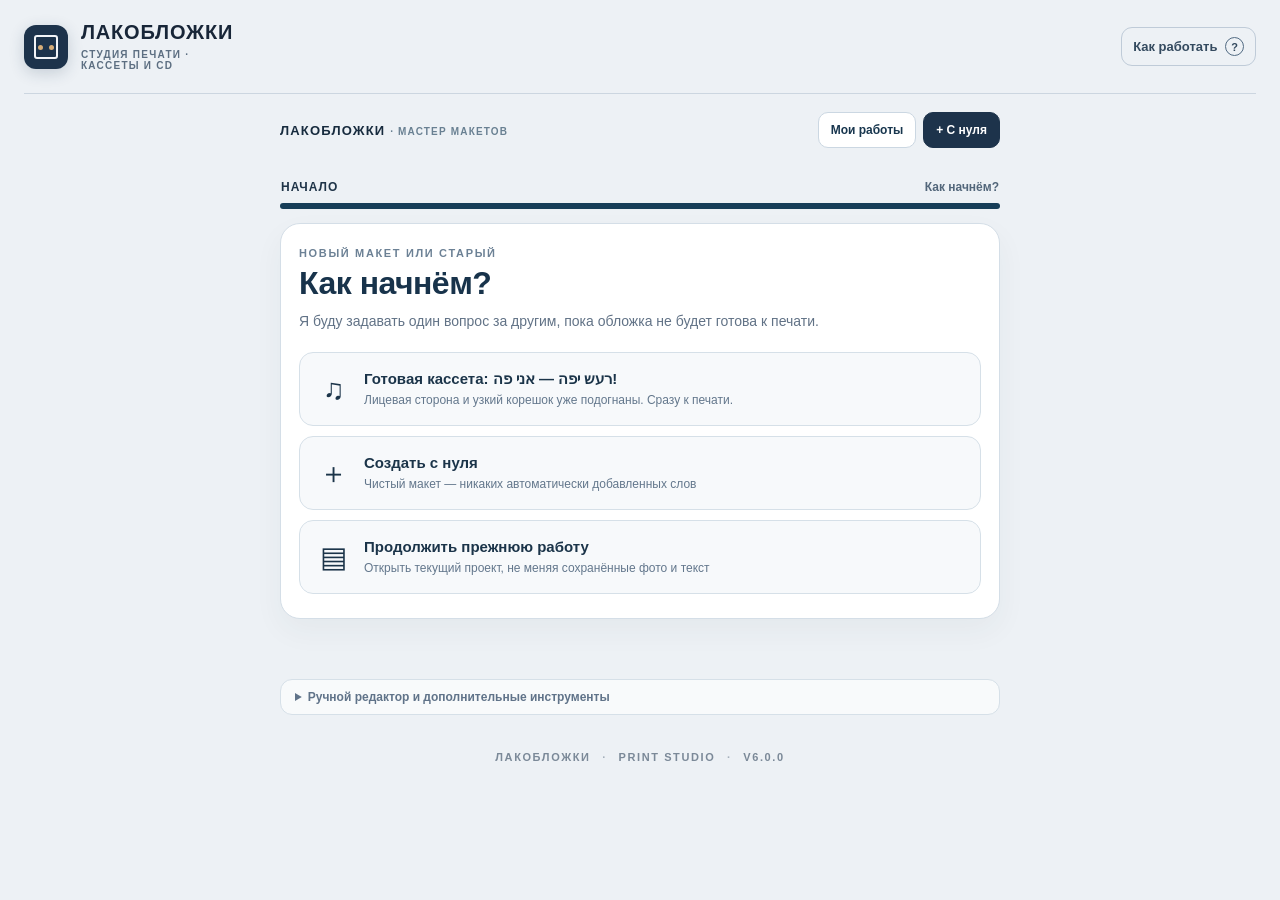
==== commit 64ab2907: "Fix cassette print: dedicated 12.7mm spine art, seamless panels and one-tap Raash Yafe album" ====
--- a/lacovers/index.html
+++ b/lacovers/index.html
@@ -10,7 +10,7 @@
 <meta name="description" content="Профессиональный редактор и точная печать обложек аудиокассет и компакт-дисков.">
 <link rel="manifest" href="manifest.webmanifest"><link rel="icon" href="icon.png"><link rel="apple-touch-icon" href="icon.png">
 <title>ЛакОбложки — студия печати</title>
-<link rel="stylesheet" href="styles.css?v=5.0.1"><script defer src="app.js?v=5.0.1"></script>
+<link rel="stylesheet" href="styles.css?v=6.0.0"><script defer src="app.js?v=6.0.0"></script>
 </head>
 <body>
 <div class="shell">
@@ -124,7 +124,7 @@
  <details class="fold archive-panel"><summary>Проекты и резервные копии <span class="summary-caret">⌄</span></summary><div class="fold-content"><p>Проекты автоматически сохраняются на этом iPhone. Сохрани отдельную копию в «Файлы» или iCloud, чтобы не потерять фотографии.</p><div class="bottom-tools"><button type="button" id="backupBtn">Сохранить этот проект</button><label for="restoreInput">Загрузить проект<input id="restoreInput" type="file" accept="application/json,.json" hidden></label><button type="button" id="backupAllBtn">Сохранить все проекты с фото</button><label for="restoreAllInput">Восстановить коллекцию<input id="restoreAllInput" type="file" accept="application/json,.json" hidden></label></div></div></details>
 </section>
 </main>
-<footer>ЛАКОБЛОЖКИ <span>·</span> PRINT STUDIO <span>·</span> V5.0.1</footer>
+<footer>ЛАКОБЛОЖКИ <span>·</span> PRINT STUDIO <span>·</span> V6.0.0</footer>
 </div>
 <div id="globalToast" class="toast" role="status" aria-live="polite" hidden></div>
 <div class="mobile-action" role="group" aria-label="Следующее действие"><div class="mobile-action-copy"><strong id="bottomStepTitle">Формат</strong><small id="bottomStepDetail">Выберите носитель</small></div><button type="button" id="bottomNext">Продолжить →</button></div>
--- a/lacovers/styles.css
+++ b/lacovers/styles.css
@@ -75,4 +75,7 @@
 .wiz-success{padding:10px 13px;margin:8px 0;border-radius:10px;color:#15573a;background:#e9f5ee;font-size:13px}
 .wiz-print-options{display:grid;grid-template-columns:repeat(2,minmax(0,1fr));gap:11px;margin:14px 0}.wiz-print-options label{font-size:12px;color:#4c6174;font-weight:800}.wiz-print-options select{margin-top:7px;background:#fff}
 .wiz-checkbox{display:flex;align-items:center;gap:10px;padding:12px 0;color:#304b61;font-size:14px;font-weight:750}.wiz-checkbox input{width:20px;height:20px;flex:none}
-@media(max-width:390px){.wiz-toolbar{flex-wrap:wrap}.wiz-tools{margin-left:auto}.wiz-label span{display:none}.wiz-content{padding:20px 14px}.wiz-choice-grid{grid-template-columns:1fr}.wiz-card{border-radius:16px}}+@media(max-width:390px){.wiz-toolbar{flex-wrap:wrap}.wiz-tools{margin-left:auto}.wiz-label span{display:none}.wiz-content{padding:20px 14px}.wiz-choice-grid{grid-template-columns:1fr}.wiz-card{border-radius:16px}}
+
+/* v6 artwork assembly review */
+.wiz-detail-caption{color:#415871;font-size:12px;font-weight:750;margin:14px 0 7px}.wiz-fullsize{background:#d9e1e8;padding:9px}.wiz-fullsize canvas{display:block;max-width:100%;width:100%;height:auto;object-fit:contain;box-shadow:0 1px 12px #0003} 
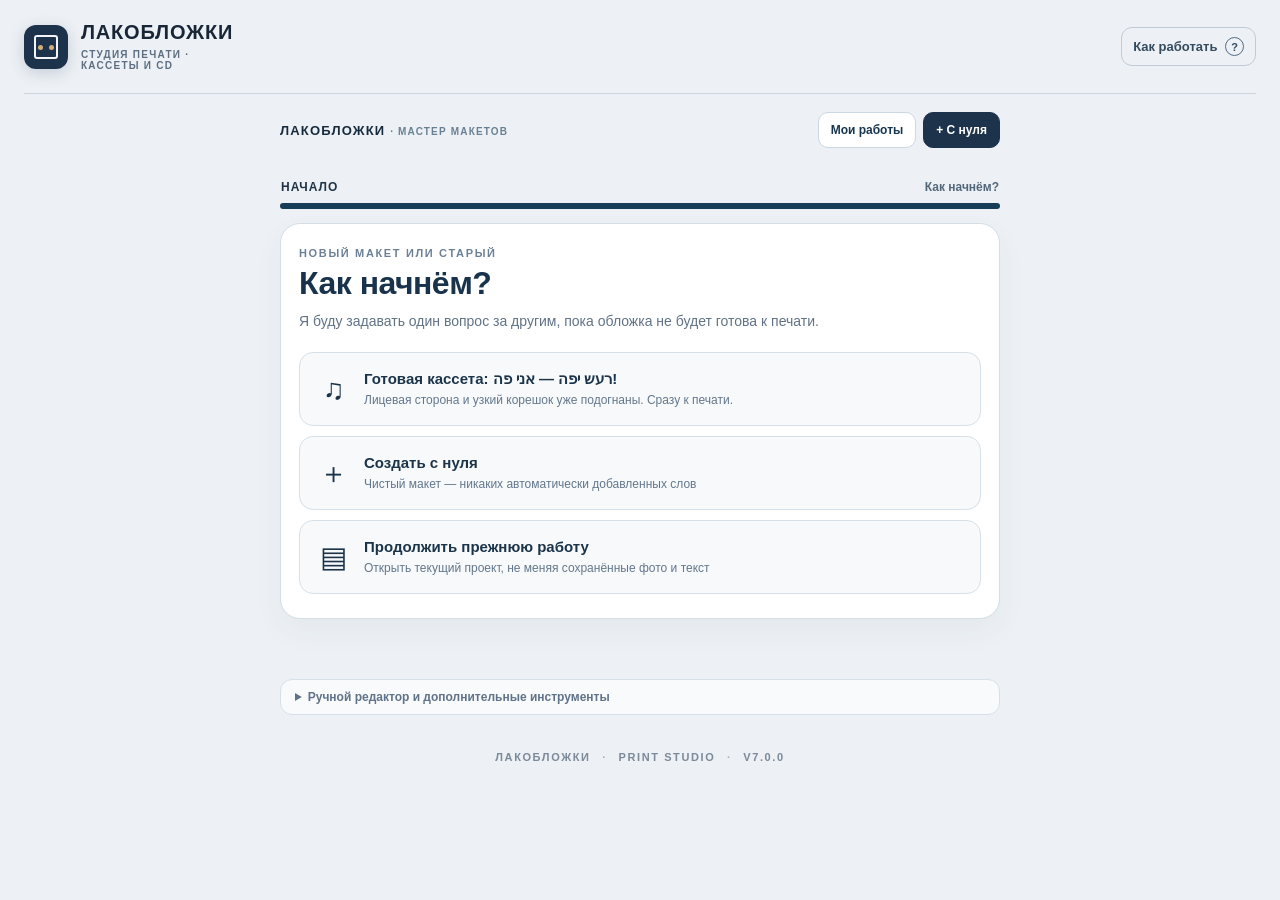
==== commit 788295fa: "Lacovers v7: print individual cassette front, spine, rear flap and XL inner insert on A4" ====
--- a/lacovers/index.html
+++ b/lacovers/index.html
@@ -10,7 +10,7 @@
 <meta name="description" content="Профессиональный редактор и точная печать обложек аудиокассет и компакт-дисков.">
 <link rel="manifest" href="manifest.webmanifest"><link rel="icon" href="icon.png"><link rel="apple-touch-icon" href="icon.png">
 <title>ЛакОбложки — студия печати</title>
-<link rel="stylesheet" href="styles.css?v=6.0.0"><script defer src="app.js?v=6.0.0"></script>
+<link rel="stylesheet" href="styles.css?v=7.0.0"><script defer src="app.js?v=7.0.0"></script>
 </head>
 <body>
 <div class="shell">
@@ -124,7 +124,7 @@
  <details class="fold archive-panel"><summary>Проекты и резервные копии <span class="summary-caret">⌄</span></summary><div class="fold-content"><p>Проекты автоматически сохраняются на этом iPhone. Сохрани отдельную копию в «Файлы» или iCloud, чтобы не потерять фотографии.</p><div class="bottom-tools"><button type="button" id="backupBtn">Сохранить этот проект</button><label for="restoreInput">Загрузить проект<input id="restoreInput" type="file" accept="application/json,.json" hidden></label><button type="button" id="backupAllBtn">Сохранить все проекты с фото</button><label for="restoreAllInput">Восстановить коллекцию<input id="restoreAllInput" type="file" accept="application/json,.json" hidden></label></div></div></details>
 </section>
 </main>
-<footer>ЛАКОБЛОЖКИ <span>·</span> PRINT STUDIO <span>·</span> V6.0.0</footer>
+<footer>ЛАКОБЛОЖКИ <span>·</span> PRINT STUDIO <span>·</span> V7.0.0</footer>
 </div>
 <div id="globalToast" class="toast" role="status" aria-live="polite" hidden></div>
 <div class="mobile-action" role="group" aria-label="Следующее действие"><div class="mobile-action-copy"><strong id="bottomStepTitle">Формат</strong><small id="bottomStepDetail">Выберите носитель</small></div><button type="button" id="bottomNext">Продолжить →</button></div>
--- a/lacovers/styles.css
+++ b/lacovers/styles.css
@@ -78,4 +78,10 @@
 @media(max-width:390px){.wiz-toolbar{flex-wrap:wrap}.wiz-tools{margin-left:auto}.wiz-label span{display:none}.wiz-content{padding:20px 14px}.wiz-choice-grid{grid-template-columns:1fr}.wiz-card{border-radius:16px}}
 
 /* v6 artwork assembly review */
-.wiz-detail-caption{color:#415871;font-size:12px;font-weight:750;margin:14px 0 7px}.wiz-fullsize{background:#d9e1e8;padding:9px}.wiz-fullsize canvas{display:block;max-width:100%;width:100%;height:auto;object-fit:contain;box-shadow:0 1px 12px #0003} +.wiz-detail-caption{color:#415871;font-size:12px;font-weight:750;margin:14px 0 7px}.wiz-fullsize{background:#d9e1e8;padding:9px}.wiz-fullsize canvas{display:block;max-width:100%;width:100%;height:auto;object-fit:contain;box-shadow:0 1px 12px #0003} 
+
+/* V7: one decision at a time; make standalone-panel printing obvious. */
+.wiz-part-card{background:#f7f9fb;border:1px solid #cdd7e1;border-radius:16px;padding:15px;margin:18px 0 16px;display:grid;gap:9px}
+.wiz-part-title{font-size:15px;font-weight:800;color:#1c334b}
+.wiz-part-card select{width:100%;min-height:49px;background:#fff;color:#203248;border:1px solid #c0cfdb;border-radius:11px;padding:10px;font-size:15px}
+.wiz-part-note{font-size:12px;color:#526477;line-height:1.5;margin:0}
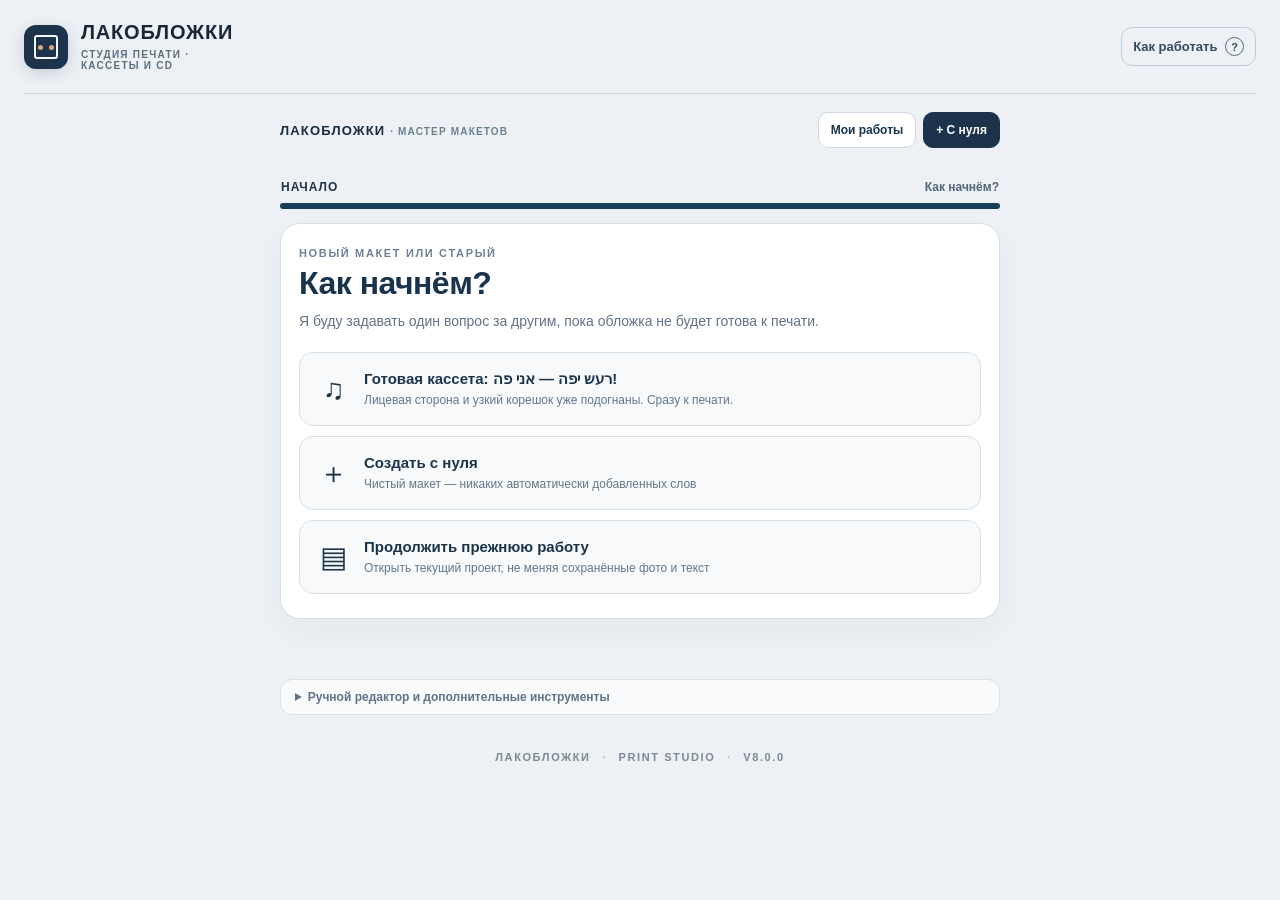
==== commit a2ba6e48: "Lacovers v8: print preflight DPI checks, missing artwork guidance and enlarged single-panel preview" ====
--- a/lacovers/index.html
+++ b/lacovers/index.html
@@ -10,7 +10,7 @@
 <meta name="description" content="Профессиональный редактор и точная печать обложек аудиокассет и компакт-дисков.">
 <link rel="manifest" href="manifest.webmanifest"><link rel="icon" href="icon.png"><link rel="apple-touch-icon" href="icon.png">
 <title>ЛакОбложки — студия печати</title>
-<link rel="stylesheet" href="styles.css?v=7.0.0"><script defer src="app.js?v=7.0.0"></script>
+<link rel="stylesheet" href="styles.css?v=8.0.0"><script defer src="app.js?v=8.0.0"></script>
 </head>
 <body>
 <div class="shell">
@@ -124,7 +124,7 @@
  <details class="fold archive-panel"><summary>Проекты и резервные копии <span class="summary-caret">⌄</span></summary><div class="fold-content"><p>Проекты автоматически сохраняются на этом iPhone. Сохрани отдельную копию в «Файлы» или iCloud, чтобы не потерять фотографии.</p><div class="bottom-tools"><button type="button" id="backupBtn">Сохранить этот проект</button><label for="restoreInput">Загрузить проект<input id="restoreInput" type="file" accept="application/json,.json" hidden></label><button type="button" id="backupAllBtn">Сохранить все проекты с фото</button><label for="restoreAllInput">Восстановить коллекцию<input id="restoreAllInput" type="file" accept="application/json,.json" hidden></label></div></div></details>
 </section>
 </main>
-<footer>ЛАКОБЛОЖКИ <span>·</span> PRINT STUDIO <span>·</span> V7.0.0</footer>
+<footer>ЛАКОБЛОЖКИ <span>·</span> PRINT STUDIO <span>·</span> V8.0.0</footer>
 </div>
 <div id="globalToast" class="toast" role="status" aria-live="polite" hidden></div>
 <div class="mobile-action" role="group" aria-label="Следующее действие"><div class="mobile-action-copy"><strong id="bottomStepTitle">Формат</strong><small id="bottomStepDetail">Выберите носитель</small></div><button type="button" id="bottomNext">Продолжить →</button></div>
--- a/lacovers/styles.css
+++ b/lacovers/styles.css
@@ -84,4 +84,14 @@
 .wiz-part-card{background:#f7f9fb;border:1px solid #cdd7e1;border-radius:16px;padding:15px;margin:18px 0 16px;display:grid;gap:9px}
 .wiz-part-title{font-size:15px;font-weight:800;color:#1c334b}
 .wiz-part-card select{width:100%;min-height:49px;background:#fff;color:#203248;border:1px solid #c0cfdb;border-radius:11px;padding:10px;font-size:15px}
-.wiz-part-note{font-size:12px;color:#526477;line-height:1.5;margin:0}+.wiz-part-note{font-size:12px;color:#526477;line-height:1.5;margin:0}
+
+/* V8: calm print preflight and exact-size detail above A4 layout. */
+.wiz-preflight{border:1px solid #d4e0e9;border-radius:14px;padding:15px 14px;background:#f6f9fb;margin:15px 0 4px;color:#233e51}
+.wiz-preflight-title{display:flex;align-items:center;gap:9px;font-size:14px}.wiz-preflight-dot{display:inline-block;width:10px;height:10px;background:#287b64;border-radius:50%;flex:none}.wiz-preflight-dot.warn{background:#d48b45}
+.wiz-preflight-list{display:grid;gap:7px;margin-top:12px}.wiz-preflight-row{display:flex;align-items:center;justify-content:space-between;gap:9px;padding:8px 0;border-top:1px solid #e0e7ee;font-size:12px;line-height:1.45;color:#4c6071}
+.wiz-preflight-row.warn{color:#8b502c}.wiz-preflight-row button{border:1px solid #bccdd8;border-radius:8px;color:#24445d;background:#fff;padding:7px 10px;font-weight:750;white-space:nowrap;font-size:11px}
+.wiz-preflight-foot{color:#697e90;font-size:11px;line-height:1.55;margin:12px 0 0}.wiz-preflight-loading{color:#637c90;font-size:12px}
+.wiz-fullsize canvas{max-height:520px;width:auto;max-width:100%;object-fit:contain}
+.wiz-fullsize{max-height:550px;min-height:140px}
+@media(max-width:390px){.wiz-fullsize canvas{max-height:470px}.wiz-preflight-row{align-items:flex-start}.wiz-preflight-row button{margin-top:2px}}
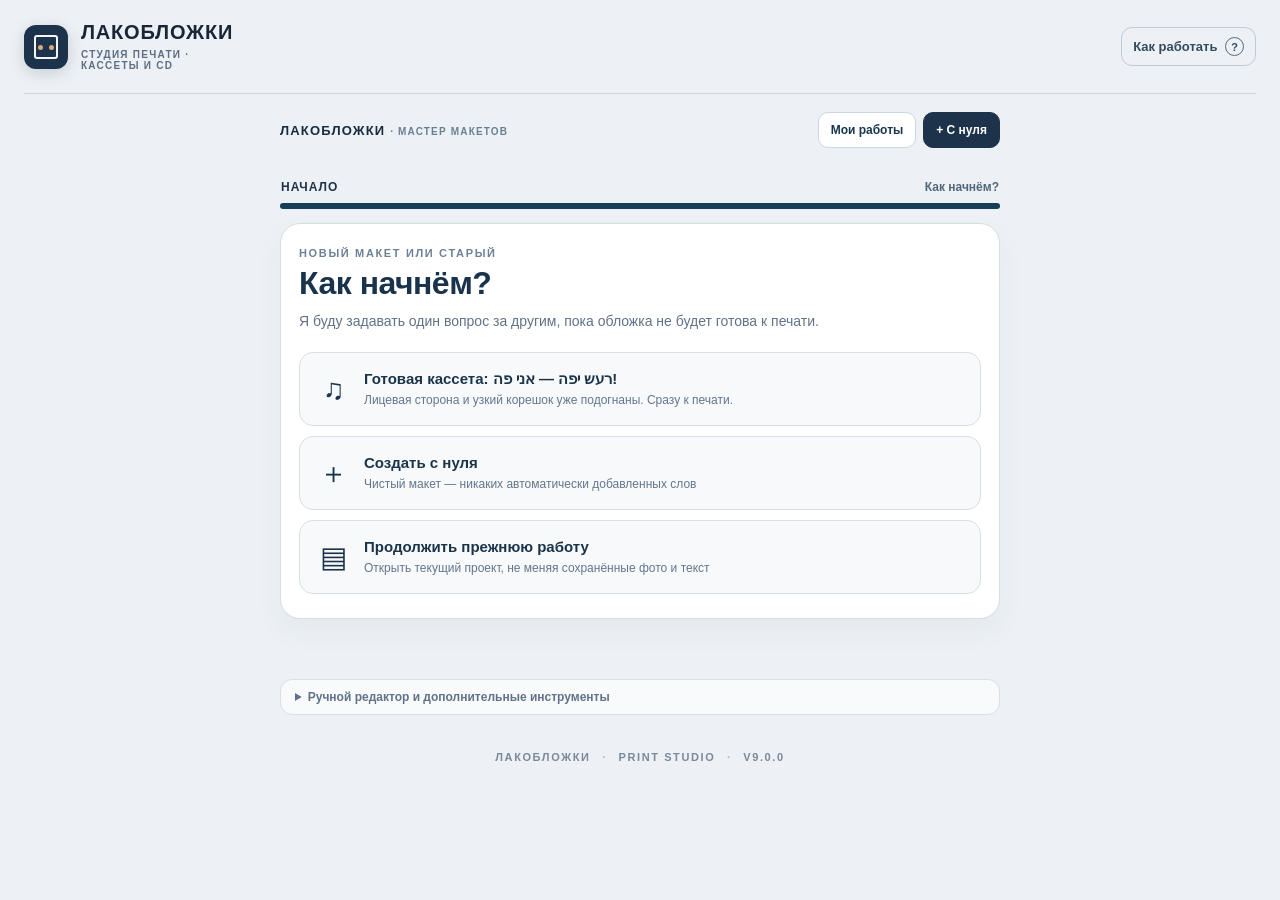
==== commit 7004733d: "Lacovers v9: automatic millimetre-perfect multi-up printing of cassette parts" ====
--- a/lacovers/index.html
+++ b/lacovers/index.html
@@ -10,7 +10,7 @@
 <meta name="description" content="Профессиональный редактор и точная печать обложек аудиокассет и компакт-дисков.">
 <link rel="manifest" href="manifest.webmanifest"><link rel="icon" href="icon.png"><link rel="apple-touch-icon" href="icon.png">
 <title>ЛакОбложки — студия печати</title>
-<link rel="stylesheet" href="styles.css?v=8.0.0"><script defer src="app.js?v=8.0.0"></script>
+<link rel="stylesheet" href="styles.css?v=9.0.0"><script defer src="app.js?v=9.0.0"></script>
 </head>
 <body>
 <div class="shell">
@@ -124,7 +124,7 @@
  <details class="fold archive-panel"><summary>Проекты и резервные копии <span class="summary-caret">⌄</span></summary><div class="fold-content"><p>Проекты автоматически сохраняются на этом iPhone. Сохрани отдельную копию в «Файлы» или iCloud, чтобы не потерять фотографии.</p><div class="bottom-tools"><button type="button" id="backupBtn">Сохранить этот проект</button><label for="restoreInput">Загрузить проект<input id="restoreInput" type="file" accept="application/json,.json" hidden></label><button type="button" id="backupAllBtn">Сохранить все проекты с фото</button><label for="restoreAllInput">Восстановить коллекцию<input id="restoreAllInput" type="file" accept="application/json,.json" hidden></label></div></div></details>
 </section>
 </main>
-<footer>ЛАКОБЛОЖКИ <span>·</span> PRINT STUDIO <span>·</span> V8.0.0</footer>
+<footer>ЛАКОБЛОЖКИ <span>·</span> PRINT STUDIO <span>·</span> V9.0.0</footer>
 </div>
 <div id="globalToast" class="toast" role="status" aria-live="polite" hidden></div>
 <div class="mobile-action" role="group" aria-label="Следующее действие"><div class="mobile-action-copy"><strong id="bottomStepTitle">Формат</strong><small id="bottomStepDetail">Выберите носитель</small></div><button type="button" id="bottomNext">Продолжить →</button></div>
--- a/lacovers/styles.css
+++ b/lacovers/styles.css
@@ -94,4 +94,10 @@
 .wiz-preflight-foot{color:#697e90;font-size:11px;line-height:1.55;margin:12px 0 0}.wiz-preflight-loading{color:#637c90;font-size:12px}
 .wiz-fullsize canvas{max-height:520px;width:auto;max-width:100%;object-fit:contain}
 .wiz-fullsize{max-height:550px;min-height:140px}
-@media(max-width:390px){.wiz-fullsize canvas{max-height:470px}.wiz-preflight-row{align-items:flex-start}.wiz-preflight-row button{margin-top:2px}}+@media(max-width:390px){.wiz-fullsize canvas{max-height:470px}.wiz-preflight-row{align-items:flex-start}.wiz-preflight-row button{margin-top:2px}}
+
+/* v9 — compact, legible print plan. */
+.wiz-print-plan{margin:15px 0 8px;border:1px solid #cfdfed;background:#eef4fa;border-radius:13px;padding:15px 16px;display:flex;flex-direction:column;gap:6px}
+.wiz-print-plan span{font-size:10px;font-weight:800;letter-spacing:1.25px;color:#52687d}
+.wiz-print-plan strong{font-size:17px;line-height:1.25;color:#21374b}
+.wiz-print-plan small{font-size:12px;line-height:1.5;color:#5f7183}
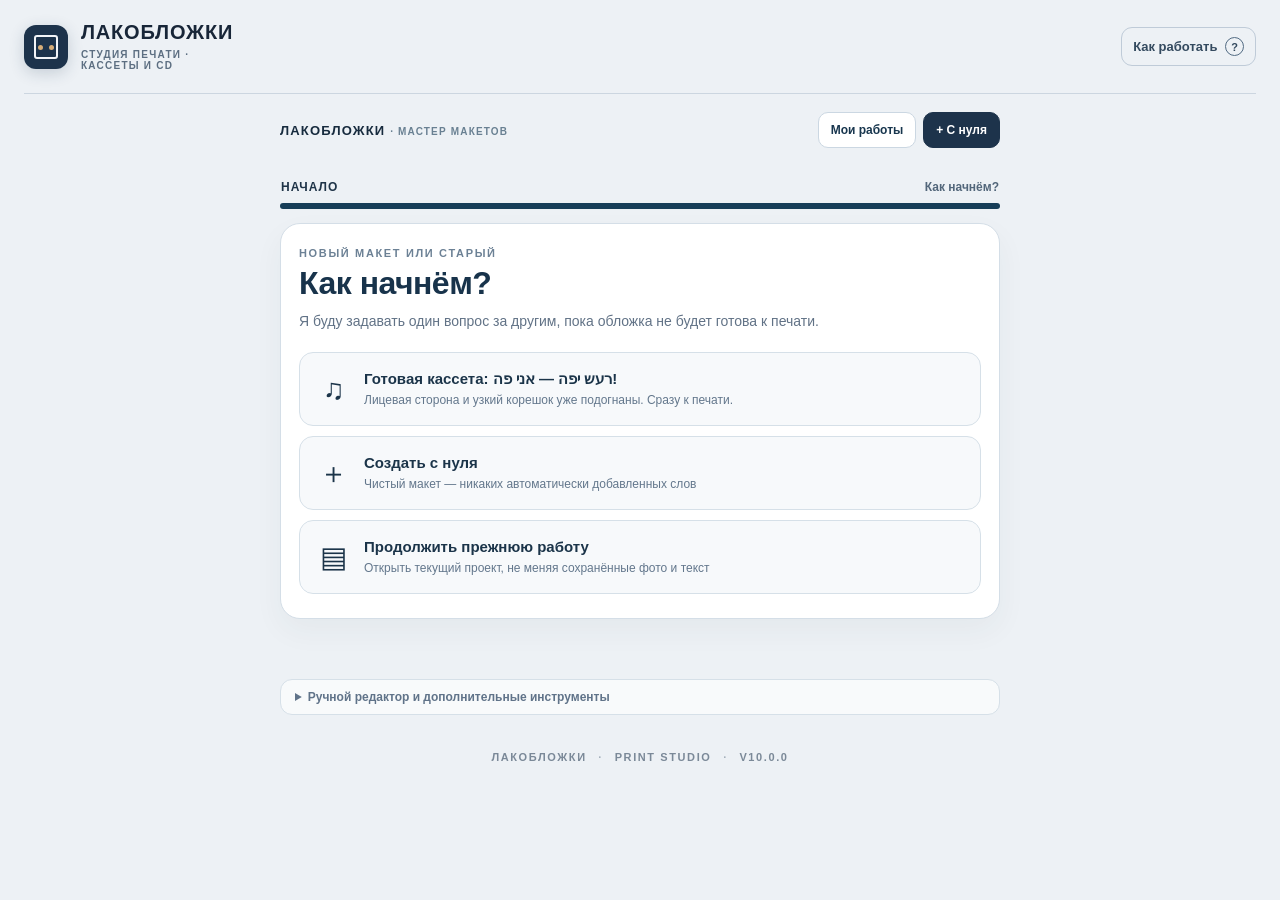
==== commit 83eed99e: "Lacovers v10: tactile cassette part selector, 18-up imposition and 1:1 blank fit-test PDFs" ====
--- a/lacovers/index.html
+++ b/lacovers/index.html
@@ -10,7 +10,7 @@
 <meta name="description" content="Профессиональный редактор и точная печать обложек аудиокассет и компакт-дисков.">
 <link rel="manifest" href="manifest.webmanifest"><link rel="icon" href="icon.png"><link rel="apple-touch-icon" href="icon.png">
 <title>ЛакОбложки — студия печати</title>
-<link rel="stylesheet" href="styles.css?v=9.0.0"><script defer src="app.js?v=9.0.0"></script>
+<link rel="stylesheet" href="styles.css?v=10.0.0"><script defer src="app.js?v=10.0.0"></script>
 </head>
 <body>
 <div class="shell">
@@ -119,12 +119,12 @@
   </div></details>
  </section>
  <section class="print-section"><button id="exportBtn" class="primary" type="button">Создать PDF для печати <span aria-hidden="true">↗</span></button><button id="shareBtn" class="secondary" type="button">Отправить на принтер / поделиться</button><div id="status" role="status" aria-live="polite"></div>
- <details class="fold export-extras"><summary>Другие способы экспорта и проверки <span class="summary-caret">⌄</span></summary><div class="fold-content"><button id="pngBtn" class="secondary" type="button">Сохранить PNG (лист A4)</button><button id="proofBtn" class="secondary" type="button">Пробный лист 100 × 100 мм</button></div></details>
+ <details class="fold export-extras"><summary>Другие способы экспорта и проверки <span class="summary-caret">⌄</span></summary><div class="fold-content"><button id="pngBtn" class="secondary" type="button">Сохранить PNG (лист A4)</button><button id="diecutBtn" class="secondary" type="button">Пробная выкройка без фотографий (1:1)</button><button id="proofBtn" class="secondary" type="button">Пробный лист 100 × 100 мм</button></div></details>
  <div class="print-advice"><b>Важно для точного размера</b><p>В настройках принтера выбери <strong>100% / фактический размер</strong>, а не «подогнать под страницу». Один раз распечатай пробный лист и проверь его линейкой. iPhone и принтер могут по-разному масштабировать документы.</p></div></section>
  <details class="fold archive-panel"><summary>Проекты и резервные копии <span class="summary-caret">⌄</span></summary><div class="fold-content"><p>Проекты автоматически сохраняются на этом iPhone. Сохрани отдельную копию в «Файлы» или iCloud, чтобы не потерять фотографии.</p><div class="bottom-tools"><button type="button" id="backupBtn">Сохранить этот проект</button><label for="restoreInput">Загрузить проект<input id="restoreInput" type="file" accept="application/json,.json" hidden></label><button type="button" id="backupAllBtn">Сохранить все проекты с фото</button><label for="restoreAllInput">Восстановить коллекцию<input id="restoreAllInput" type="file" accept="application/json,.json" hidden></label></div></div></details>
 </section>
 </main>
-<footer>ЛАКОБЛОЖКИ <span>·</span> PRINT STUDIO <span>·</span> V9.0.0</footer>
+<footer>ЛАКОБЛОЖКИ <span>·</span> PRINT STUDIO <span>·</span> V10.0.0</footer>
 </div>
 <div id="globalToast" class="toast" role="status" aria-live="polite" hidden></div>
 <div class="mobile-action" role="group" aria-label="Следующее действие"><div class="mobile-action-copy"><strong id="bottomStepTitle">Формат</strong><small id="bottomStepDetail">Выберите носитель</small></div><button type="button" id="bottomNext">Продолжить →</button></div>
--- a/lacovers/styles.css
+++ b/lacovers/styles.css
@@ -100,4 +100,21 @@
 .wiz-print-plan{margin:15px 0 8px;border:1px solid #cfdfed;background:#eef4fa;border-radius:13px;padding:15px 16px;display:flex;flex-direction:column;gap:6px}
 .wiz-print-plan span{font-size:10px;font-weight:800;letter-spacing:1.25px;color:#52687d}
 .wiz-print-plan strong{font-size:17px;line-height:1.25;color:#21374b}
-.wiz-print-plan small{font-size:12px;line-height:1.5;color:#5f7183}+.wiz-print-plan small{font-size:12px;line-height:1.5;color:#5f7183}
+
+/* v10 — tactile choices for printed components, no narrow selects. */
+.wiz-part-card{background:#f8fafc;gap:8px}
+.wiz-part-lead{margin:0;color:#607487;font-size:12px;line-height:1.45}
+.wiz-part-choices{display:grid;grid-template-columns:repeat(2,minmax(0,1fr));gap:10px;margin:8px 0 2px}
+.wiz-print-part{position:relative;display:flex;flex-direction:column;align-items:flex-start;gap:7px;min-width:0;min-height:135px;border:1.5px solid #d3dfe9;border-radius:13px;background:white;color:#1c3951;text-align:left;padding:12px 11px}
+.wiz-print-part[aria-pressed="true"]{border-color:#1d5a7b;background:#ecf5fa;box-shadow:inset 0 0 0 1px #1d5a7b}
+.wiz-print-part b{font-size:13px;line-height:1.24}.wiz-print-part small{font-size:11px;color:#64798c;line-height:1.2}
+.wiz-part-check{position:absolute;right:10px;top:9px;color:#176082;opacity:0;font-weight:900}
+.wiz-print-part[aria-pressed="true"] .wiz-part-check{opacity:1}
+.wiz-part-pictogram{display:flex;align-items:center;justify-content:center;width:65px;height:35px;border:1px solid #c2cfda;border-radius:5px;background:#e5ebf0;gap:1px;padding:3px}
+.wiz-part-pictogram i{display:block;background:#819bad;border-radius:1px;height:28px;width:10px}
+.wiz-part-pictogram i:nth-child(2){width:7px;background:#294f6e}.wiz-part-pictogram i:nth-child(3){flex:1;background:#c1d2df}
+.wiz-part-pictogram--front i:nth-child(1),.wiz-part-pictogram--front i:nth-child(2),.wiz-part-pictogram--spine i:nth-child(1),.wiz-part-pictogram--spine i:nth-child(3),.wiz-part-pictogram--back i:nth-child(2),.wiz-part-pictogram--back i:nth-child(3),.wiz-part-pictogram--inside i:nth-child(1),.wiz-part-pictogram--inside i:nth-child(2){opacity:.18}
+.wiz-part-pictogram--front i:nth-child(3),.wiz-part-pictogram--spine i:nth-child(2),.wiz-part-pictogram--back i:nth-child(1),.wiz-part-pictogram--inside i:nth-child(3){background:#246585}
+.wiz-part-pictogram--inside i:nth-child(3){background:#527b65}
+@media(max-width:345px){.wiz-part-choices{gap:7px}.wiz-print-part{padding:10px 8px;min-height:130px}.wiz-print-part b{font-size:12px}}
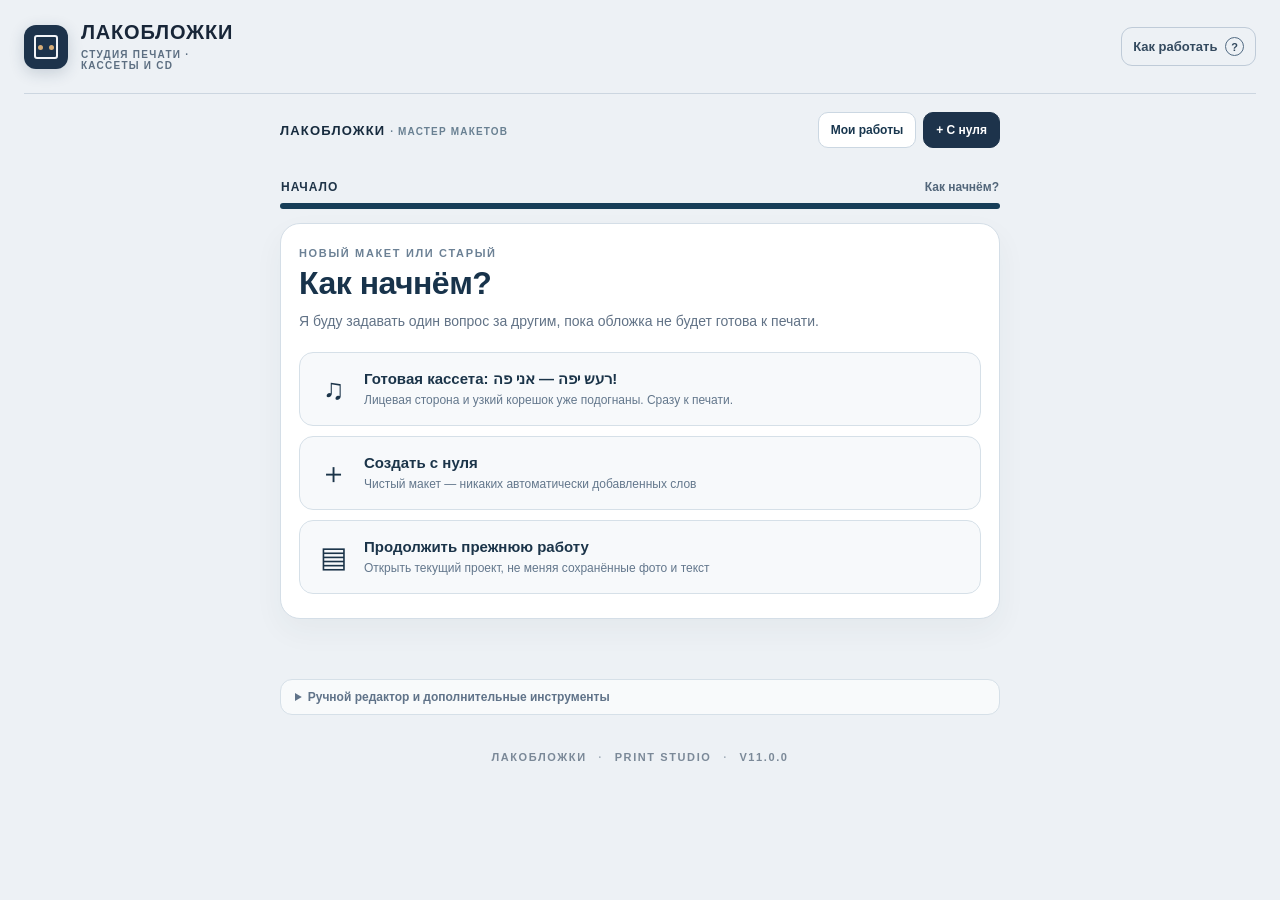
==== commit 362a4602: "Lacovers v11: safe iPhone AirPrint sharing, open/save prepared PDF and offline cache fix" ====
--- a/lacovers/index.html
+++ b/lacovers/index.html
@@ -10,7 +10,7 @@
 <meta name="description" content="Профессиональный редактор и точная печать обложек аудиокассет и компакт-дисков.">
 <link rel="manifest" href="manifest.webmanifest"><link rel="icon" href="icon.png"><link rel="apple-touch-icon" href="icon.png">
 <title>ЛакОбложки — студия печати</title>
-<link rel="stylesheet" href="styles.css?v=10.0.0"><script defer src="app.js?v=10.0.0"></script>
+<link rel="stylesheet" href="styles.css?v=11.0.0"><script defer src="app.js?v=11.0.0"></script>
 </head>
 <body>
 <div class="shell">
@@ -124,7 +124,7 @@
  <details class="fold archive-panel"><summary>Проекты и резервные копии <span class="summary-caret">⌄</span></summary><div class="fold-content"><p>Проекты автоматически сохраняются на этом iPhone. Сохрани отдельную копию в «Файлы» или iCloud, чтобы не потерять фотографии.</p><div class="bottom-tools"><button type="button" id="backupBtn">Сохранить этот проект</button><label for="restoreInput">Загрузить проект<input id="restoreInput" type="file" accept="application/json,.json" hidden></label><button type="button" id="backupAllBtn">Сохранить все проекты с фото</button><label for="restoreAllInput">Восстановить коллекцию<input id="restoreAllInput" type="file" accept="application/json,.json" hidden></label></div></div></details>
 </section>
 </main>
-<footer>ЛАКОБЛОЖКИ <span>·</span> PRINT STUDIO <span>·</span> V10.0.0</footer>
+<footer>ЛАКОБЛОЖКИ <span>·</span> PRINT STUDIO <span>·</span> V11.0.0</footer>
 </div>
 <div id="globalToast" class="toast" role="status" aria-live="polite" hidden></div>
 <div class="mobile-action" role="group" aria-label="Следующее действие"><div class="mobile-action-copy"><strong id="bottomStepTitle">Формат</strong><small id="bottomStepDetail">Выберите носитель</small></div><button type="button" id="bottomNext">Продолжить →</button></div>
--- a/lacovers/styles.css
+++ b/lacovers/styles.css
@@ -117,4 +117,22 @@
 .wiz-part-pictogram--front i:nth-child(1),.wiz-part-pictogram--front i:nth-child(2),.wiz-part-pictogram--spine i:nth-child(1),.wiz-part-pictogram--spine i:nth-child(3),.wiz-part-pictogram--back i:nth-child(2),.wiz-part-pictogram--back i:nth-child(3),.wiz-part-pictogram--inside i:nth-child(1),.wiz-part-pictogram--inside i:nth-child(2){opacity:.18}
 .wiz-part-pictogram--front i:nth-child(3),.wiz-part-pictogram--spine i:nth-child(2),.wiz-part-pictogram--back i:nth-child(1),.wiz-part-pictogram--inside i:nth-child(3){background:#246585}
 .wiz-part-pictogram--inside i:nth-child(3){background:#527b65}
-@media(max-width:345px){.wiz-part-choices{gap:7px}.wiz-print-part{padding:10px 8px;min-height:130px}.wiz-print-part b{font-size:12px}}+@media(max-width:345px){.wiz-part-choices{gap:7px}.wiz-print-part{padding:10px 8px;min-height:130px}.wiz-print-part b{font-size:12px}}
+
+/* v11: prepare once, then share from a fresh iOS user gesture. */
+.wiz-build-status{font-size:12px;line-height:1.45;color:#586f80;margin:-4px 0 12px;padding:0 3px}
+.wiz-prepared{padding:16px;border:1.5px solid #83b4a4;border-radius:15px;background:#eff8f3;margin:14px 0 18px;box-shadow:0 6px 20px #163d2520}
+.wiz-prepared[hidden]{display:none}
+.wiz-prepared-heading{display:flex;align-items:start;gap:11px;margin-bottom:12px}
+.wiz-prepared-check{display:inline-flex;align-items:center;justify-content:center;width:36px;height:36px;flex-shrink:0;background:#14765c;color:#fff;border-radius:50%;font-size:23px;font-weight:900}
+.wiz-prepared-heading div{min-width:0;display:flex;flex-direction:column;gap:3px}
+.wiz-prepared-heading strong{font-size:18px;color:#155943}
+.wiz-prepared-heading small{font-size:11px;color:#456c61;overflow-wrap:anywhere}
+.wiz-print-now{border:0;border-radius:12px;background:#155d47;color:white;width:100%;min-height:53px;padding:12px;font-size:14px;font-weight:850}
+.wiz-prepared p{font-size:12px;line-height:1.5;color:#335e50;margin:10px 0 12px}
+.wiz-ready-row{display:grid;grid-template-columns:1fr 1fr;gap:8px}
+.wiz-ready-row button{border:1px solid #afd2c5;background:white;color:#174f40;font-weight:800;font-size:12px;border-radius:11px;min-height:44px;padding:9px}
+.wiz-print-extras{border:1px solid #d3dee7;background:#f9fbfd;border-radius:12px;padding:12px 14px;margin:13px 0;color:#36566e}
+.wiz-print-extras summary{cursor:pointer;font-size:12px;font-weight:800;line-height:1.5}
+.wiz-print-extras .wiz-export-row{margin-top:13px}
+@media(max-width:345px){.wiz-ready-row{gap:6px}.wiz-ready-row button{font-size:11px;padding:7px}}
